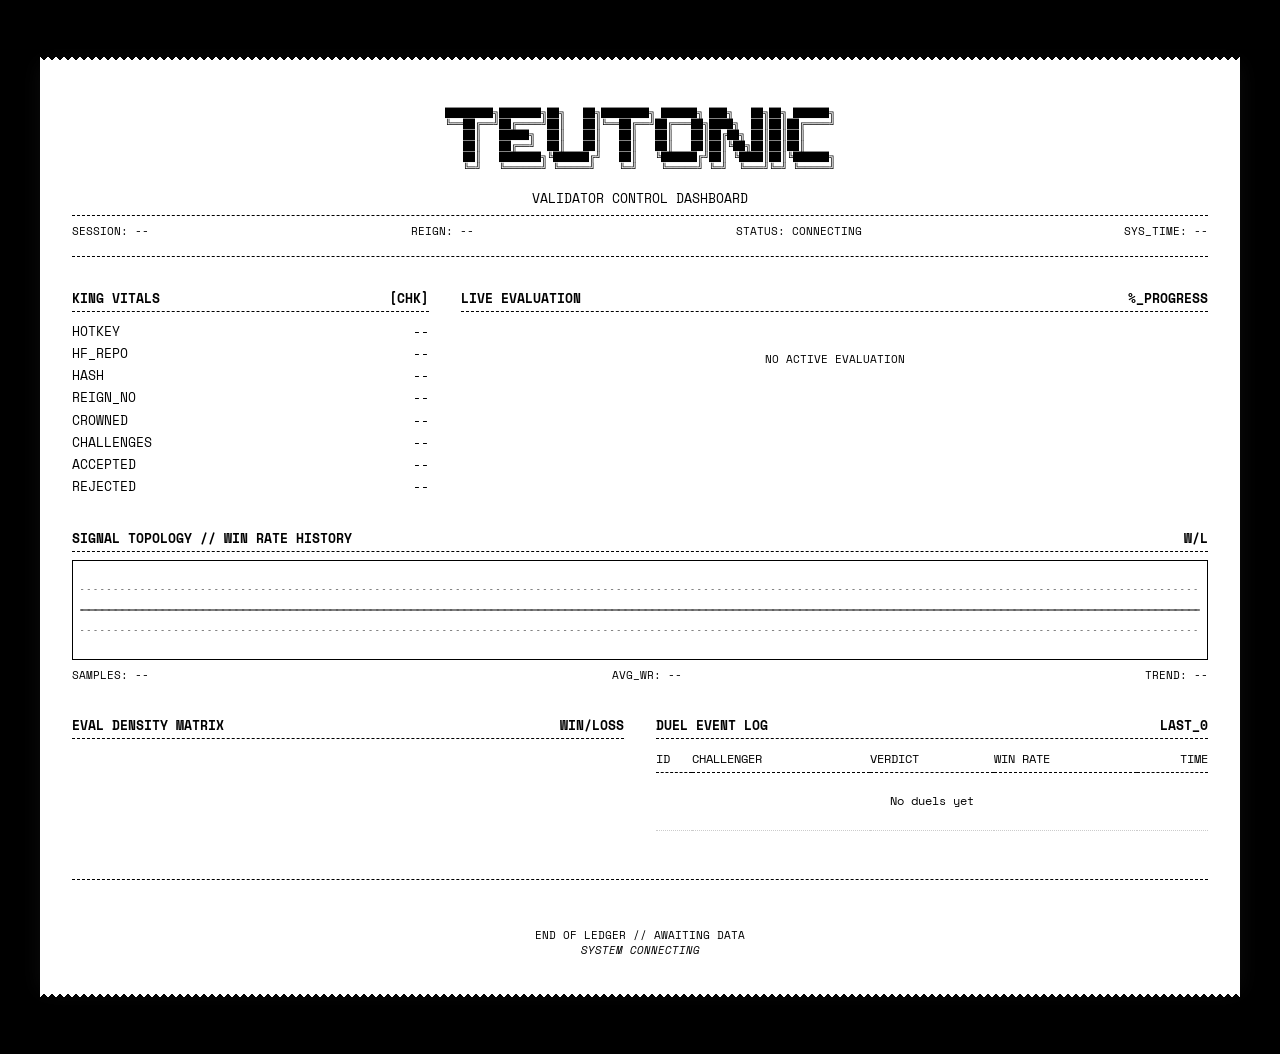
==== index.html @ 1e8f12bd "Add miner, ledger dashboard, and validator improvements - Add miner.py for challenger submissions - " ====
<!DOCTYPE html>
<html lang="en">
<head>
<meta charset="utf-8">
<meta name="viewport" content="width=device-width, initial-scale=1">
<title>Teutonic Validator — Ledger</title>
<style>
@import url('https://fonts.googleapis.com/css2?family=Space+Mono:ital,wght@0,400;0,700;1,400&display=swap');

:root {
    --bg-void: #000000;
    --bg-paper: #FFFFFF;
    --text-main: #000000;
    --text-invert: #FFFFFF;
    --border-style: 1px dashed #000000;
    --border-solid: 1px solid #000000;
    --font-mono: 'Space Mono', 'Courier New', Courier, monospace;
    --space-xs: 4px;
    --space-sm: 8px;
    --space-md: 16px;
    --space-lg: 32px;
    --space-xl: 64px;
    --sawtooth-size: 8px;
}

* {
    box-sizing: border-box;
    margin: 0;
    padding: 0;
}

body {
    background-color: var(--bg-void);
    color: var(--text-main);
    font-family: var(--font-mono);
    font-size: 13px;
    line-height: 1.4;
    display: flex;
    justify-content: center;
    min-height: 100vh;
    padding: var(--space-xl) var(--space-md);
    -webkit-font-smoothing: none;
}

.ledger-container {
    width: 100%;
    max-width: 1200px;
    position: relative;
    background-color: var(--bg-paper);
    box-shadow: 0 0 20px rgba(255, 255, 255, 0.05);
    display: flex;
    flex-direction: column;
}

.ledger-container::before,
.ledger-container::after {
    content: "";
    position: absolute;
    left: 0;
    right: 0;
    height: var(--sawtooth-size);
    z-index: 10;
}

.ledger-container::before {
    top: calc(var(--sawtooth-size) * -1);
    background: linear-gradient(-45deg, var(--bg-paper) 5px, transparent 0) 0 5px,
                linear-gradient(45deg, var(--bg-paper) 5px, transparent 0) 0 5px;
    background-position: left top;
    background-repeat: repeat-x;
    background-size: var(--sawtooth-size) var(--sawtooth-size);
}

.ledger-container::after {
    bottom: calc(var(--sawtooth-size) * -1);
    background: linear-gradient(-135deg, var(--bg-paper) 5px, transparent 0) 0 5px,
                linear-gradient(135deg, var(--bg-paper) 5px, transparent 0) 0 5px;
    background-position: left top;
    background-repeat: repeat-x;
    background-size: var(--sawtooth-size) var(--sawtooth-size);
}

.ledger-content {
    padding: var(--space-lg);
    display: flex;
    flex-direction: column;
    gap: var(--space-lg);
}

.header {
    text-align: center;
    border-bottom: var(--border-style);
    padding-bottom: var(--space-md);
}

.ascii-logo {
    font-size: 10px;
    line-height: 1.1;
    font-weight: bold;
    white-space: pre;
    margin-bottom: var(--space-md);
    display: inline-block;
    text-align: left;
}

.meta-info {
    display: flex;
    justify-content: space-between;
    text-transform: uppercase;
    font-size: 11px;
    margin-top: var(--space-sm);
}

.dashboard-grid {
    display: grid;
    grid-template-columns: repeat(12, 1fr);
    gap: var(--space-lg);
}

.col-4 { grid-column: span 4; }
.col-6 { grid-column: span 6; }
.col-8 { grid-column: span 8; }
.col-12 { grid-column: span 12; }

@media (max-width: 900px) {
    .col-4, .col-6, .col-8 { grid-column: span 12; }
}

.widget {
    display: flex;
    flex-direction: column;
}

.widget-header {
    text-transform: uppercase;
    font-weight: bold;
    border-bottom: var(--border-style);
    padding-bottom: var(--space-xs);
    margin-bottom: var(--space-sm);
    display: flex;
    justify-content: space-between;
}

.kv-list {
    list-style: none;
    display: flex;
    flex-direction: column;
}

.kv-item {
    display: flex;
    justify-content: space-between;
    padding: 2px 0;
}

.kv-item:hover {
    background-color: var(--text-main);
    color: var(--text-invert);
    cursor: crosshair;
}

.kv-key {
    text-transform: uppercase;
}

.kv-val {
    text-align: right;
}

.ascii-chart {
    display: flex;
    flex-direction: column;
    gap: 2px;
    font-size: 12px;
}

.ascii-row {
    display: flex;
    align-items: center;
    gap: var(--space-md);
}

.ascii-label {
    width: 80px;
    flex-shrink: 0;
    text-transform: uppercase;
}

.ascii-bar {
    flex-grow: 1;
    letter-spacing: -1px;
    white-space: pre;
}

.ascii-num {
    width: 50px;
    text-align: right;
    flex-shrink: 0;
}

.progress-wrap {
    border: var(--border-solid);
    height: 12px;
    margin: var(--space-sm) 0;
    position: relative;
    overflow: hidden;
}

.progress-bar {
    height: 100%;
    background: var(--text-main);
    transition: width .5s ease;
}

.svg-container {
    width: 100%;
    height: 100px;
    border: var(--border-solid);
    padding: var(--space-sm);
    position: relative;
}

.svg-container svg {
    width: 100%;
    height: 100%;
    overflow: visible;
}

.svg-path {
    fill: none;
    stroke: var(--text-main);
    stroke-width: 1.5;
    stroke-linejoin: bevel;
    stroke-linecap: square;
}

.matrix-grid {
    display: grid;
    grid-template-columns: repeat(16, 1fr);
    gap: 2px;
    margin-top: var(--space-sm);
}

.matrix-cell {
    aspect-ratio: 1;
    border: 1px solid var(--text-main);
}

.matrix-cell[data-val="0"] { background: transparent; }
.matrix-cell[data-val="1"] { background: var(--text-main); opacity: 0.2; }
.matrix-cell[data-val="2"] { background: var(--text-main); opacity: 0.5; }
.matrix-cell[data-val="3"] { background: var(--text-main); opacity: 0.8; }
.matrix-cell[data-val="4"] { background: var(--text-main); }

.matrix-cell:hover {
    border-color: red;
    transform: scale(1.2);
    z-index: 2;
}

.data-table {
    width: 100%;
    border-collapse: collapse;
    font-size: 12px;
}

.data-table th, .data-table td {
    padding: var(--space-xs) 0;
    text-align: left;
}

.data-table th {
    text-transform: uppercase;
    border-bottom: var(--border-style);
    font-weight: normal;
}

.data-table tr {
    border-bottom: 1px dotted rgba(0,0,0,0.2);
}

.data-table tr:hover {
    background-color: var(--text-main);
    color: var(--text-invert);
    cursor: pointer;
}

.data-table td:last-child, .data-table th:last-child {
    text-align: right;
}

.divider-full {
    border-top: var(--border-style);
    margin: var(--space-md) 0;
}

.txt-bold { font-weight: bold; }
.txt-sm { font-size: 10px; }
.uppercase { text-transform: uppercase; }

.hidden { display: none; }

.eval-stats {
    display: grid;
    grid-template-columns: repeat(4, 1fr);
    gap: var(--space-sm);
    margin-top: var(--space-sm);
}

.eval-stat {
    text-align: center;
    padding: var(--space-xs) 0;
}

.eval-stat .num {
    font-size: 16px;
    font-weight: bold;
}

.eval-stat .lbl {
    font-size: 10px;
    text-transform: uppercase;
    margin-top: 2px;
}

.verdict-mark {
    display: inline-block;
    width: 8px;
    height: 8px;
    margin-right: 4px;
    vertical-align: middle;
    border: 1px solid var(--text-main);
}

.verdict-mark.win { background: var(--text-main); }
.verdict-mark.loss { background: transparent; }

.connecting-msg {
    text-align: center;
    padding: var(--space-lg);
    text-transform: uppercase;
    font-size: 11px;
}
</style>
</head>
<body>

<div class="ledger-container">
    <div class="ledger-content">

        <header class="header">
<div class="ascii-logo">
████████╗███████╗██╗   ██╗████████╗ ██████╗ ███╗   ██╗██╗ ██████╗
╚══██╔══╝██╔════╝██║   ██║╚══██╔══╝██╔═══██╗████╗  ██║██║██╔════╝
   ██║   █████╗  ██║   ██║   ██║   ██║   ██║██╔██╗ ██║██║██║
   ██║   ██╔══╝  ██║   ██║   ██║   ██║   ██║██║╚██╗██║██║██║
   ██║   ███████╗╚██████╔╝   ██║   ╚██████╔╝██║ ╚████║██║╚██████╗
   ╚═╝   ╚══════╝ ╚═════╝    ╚═╝    ╚═════╝ ╚═╝  ╚═══╝╚═╝ ╚═════╝</div>
            <div>VALIDATOR CONTROL DASHBOARD</div>
            <div class="divider-full" style="margin: 8px 0;"></div>
            <div class="meta-info" id="header-meta">
                <span id="meta-session">SESSION: --</span>
                <span id="meta-reign">REIGN: --</span>
                <span id="meta-status">STATUS: CONNECTING</span>
                <span id="meta-time">SYS_TIME: --</span>
            </div>
        </header>

        <div class="dashboard-grid">

            <!-- King Vitals -->
            <div class="widget col-4">
                <div class="widget-header">
                    <span>King Vitals</span>
                    <span>[CHK]</span>
                </div>
                <ul class="kv-list" id="king-vitals">
                    <li class="kv-item"><span class="kv-key">HOTKEY</span><span class="kv-val">--</span></li>
                    <li class="kv-item"><span class="kv-key">HF_REPO</span><span class="kv-val">--</span></li>
                    <li class="kv-item"><span class="kv-key">HASH</span><span class="kv-val">--</span></li>
                    <li class="kv-item"><span class="kv-key">REIGN_NO</span><span class="kv-val">--</span></li>
                    <li class="kv-item"><span class="kv-key">CROWNED</span><span class="kv-val">--</span></li>
                    <li class="kv-item"><span class="kv-key">CHALLENGES</span><span class="kv-val">--</span></li>
                    <li class="kv-item"><span class="kv-key">ACCEPTED</span><span class="kv-val">--</span></li>
                    <li class="kv-item"><span class="kv-key">REJECTED</span><span class="kv-val">--</span></li>
                </ul>
            </div>

            <!-- Live Evaluation -->
            <div class="widget col-8" id="eval-widget">
                <div class="widget-header">
                    <span>Live Evaluation</span>
                    <span id="eval-label">%_PROGRESS</span>
                </div>
                <div id="eval-content">
                    <div class="connecting-msg">NO ACTIVE EVALUATION</div>
                </div>
            </div>

            <!-- Signal Topology — win rate history -->
            <div class="widget col-12">
                <div class="widget-header">
                    <span>Signal Topology // Win Rate History</span>
                    <span>W/L</span>
                </div>
                <div class="svg-container">
                    <svg viewBox="0 0 1000 100" preserveAspectRatio="none" id="signal-svg">
                        <line x1="0" y1="25" x2="1000" y2="25" stroke="#000" stroke-width="0.5" stroke-dasharray="2 4"></line>
                        <line x1="0" y1="50" x2="1000" y2="50" stroke="#000" stroke-width="0.5" stroke-dasharray="2 4"></line>
                        <line x1="0" y1="75" x2="1000" y2="75" stroke="#000" stroke-width="0.5" stroke-dasharray="2 4"></line>
                        <polyline class="svg-path" id="signal-line" points="0,50 1000,50"></polyline>
                    </svg>
                </div>
                <div class="meta-info" id="signal-meta">
                    <span>SAMPLES: --</span>
                    <span>AVG_WR: --</span>
                    <span>TREND: --</span>
                </div>
            </div>

            <!-- Eval Density Matrix -->
            <div class="widget col-6">
                <div class="widget-header">
                    <span>Eval Density Matrix</span>
                    <span>WIN/LOSS</span>
                </div>
                <div class="matrix-grid" id="density-matrix"></div>
            </div>

            <!-- Duel History -->
            <div class="widget col-6">
                <div class="widget-header">
                    <span>Duel Event Log</span>
                    <span id="hist-count">LAST_0</span>
                </div>
                <table class="data-table">
                    <thead>
                        <tr>
                            <th>ID</th>
                            <th>Challenger</th>
                            <th>Verdict</th>
                            <th>Win Rate</th>
                            <th>Time</th>
                        </tr>
                    </thead>
                    <tbody id="hist-body">
                        <tr><td colspan="5" style="text-align:center;padding:20px">No duels yet</td></tr>
                    </tbody>
                </table>
            </div>

        </div>

        <div class="divider-full"></div>
        <div style="text-align: center; font-size: 11px;">
            END OF LEDGER // <span id="footer-updated">AWAITING DATA</span><br>
            <span style="font-style: italic;" id="footer-queue">SYSTEM CONNECTING</span>
        </div>

    </div>
</div>

<script>
var DATA_URL = "dashboard.json";
var POLL_MS = 5000;

function short(s, n) { return s ? s.slice(0, n || 12) + "\u2026" : "--"; }

function ago(iso) {
    if (!iso) return "--";
    var ms = Date.now() - new Date(iso).getTime();
    var m = Math.floor(ms / 60000), h = Math.floor(m / 60), d = Math.floor(h / 24);
    if (d > 0) return d + "d " + (h % 24) + "h ago";
    if (h > 0) return h + "h " + (m % 60) + "m ago";
    return m + "m ago";
}

function utcNow() {
    var d = new Date();
    return d.getUTCHours().toString().padStart(2, "0") + ":" +
           d.getUTCMinutes().toString().padStart(2, "0") + ":" +
           d.getUTCSeconds().toString().padStart(2, "0") + " UTC";
}

function makeBar(pct, width) {
    width = width || 40;
    var filled = Math.round(pct / 100 * width);
    var empty = width - filled;
    return "\u2588".repeat(filled) + "\u2591".repeat(empty);
}

function kvRow(key, val) {
    return '<li class="kv-item"><span class="kv-key">' + key + '</span><span class="kv-val">' + val + '</span></li>';
}

function renderMatrix(history) {
    var el = document.getElementById("density-matrix");
    var cells = [];
    var hist = history || [];

    // 6 rows x 16 cols = 96 cells; use history win_rates to seed, rest is pseudo-random
    for (var i = 0; i < 96; i++) {
        var v;
        if (i < hist.length) {
            var wr = hist[i].win_rate || 0;
            if (wr >= 0.55) v = 4;
            else if (wr >= 0.50) v = 3;
            else if (wr >= 0.45) v = 2;
            else if (wr >= 0.40) v = 1;
            else v = 0;
        } else {
            v = Math.floor(Math.random() * 5);
        }
        cells.push('<div class="matrix-cell" data-val="' + v + '"></div>');
    }
    el.innerHTML = cells.join("");
}

function renderSignal(history) {
    var svg = document.getElementById("signal-svg");
    var line = document.getElementById("signal-line");
    var meta = document.getElementById("signal-meta");
    var hist = (history || []).slice().reverse();

    if (hist.length < 2) {
        line.setAttribute("points", "0,50 1000,50");
        meta.innerHTML = "<span>SAMPLES: 0</span><span>AVG_WR: --</span><span>TREND: FLAT</span>";
        return;
    }

    var pts = [];
    var sum = 0;
    for (var i = 0; i < hist.length; i++) {
        var wr = hist[i].win_rate || 0.5;
        sum += wr;
        var x = Math.round((i / (hist.length - 1)) * 1000);
        var y = Math.round(100 - wr * 100);
        pts.push(x + "," + y);
    }
    line.setAttribute("points", pts.join(" "));

    var avg = (sum / hist.length * 100).toFixed(1);
    var last = hist[hist.length - 1].win_rate || 0.5;
    var first = hist[0].win_rate || 0.5;
    var trend = last > first ? "RISING" : last < first ? "FALLING" : "FLAT";
    meta.innerHTML = "<span>SAMPLES: " + hist.length + "</span><span>AVG_WR: " + avg + "%</span><span>TREND: " + trend + "</span>";
}

function render(d) {
    // Header meta
    var k = d.king || {};
    document.getElementById("meta-session").textContent = "SESSION: " + (k.challenge_id || "IDLE");
    document.getElementById("meta-reign").textContent = "REIGN: #" + (k.reign_number || 0);
    document.getElementById("meta-status").textContent = d.current_eval ? "STATUS: EVALUATING" : "STATUS: ONLINE";
    document.getElementById("meta-time").textContent = "SYS_TIME: " + utcNow();

    // King Vitals
    var st = d.stats || {};
    var vitals = document.getElementById("king-vitals");
    vitals.innerHTML =
        kvRow("HOTKEY", short(k.hotkey, 16)) +
        kvRow("HF_REPO", k.hf_repo || "--") +
        kvRow("HASH", short(k.king_hash, 16)) +
        kvRow("REIGN_NO", "#" + (k.reign_number || 0)) +
        kvRow("CROWNED", ago(k.crowned_at)) +
        kvRow("CHALLENGES", st.challenges || 0) +
        kvRow("ACCEPTED", st.accepted || 0) +
        kvRow("REJECTED", st.rejected || 0);

    // Live Evaluation
    var ev = d.current_eval;
    var evalContent = document.getElementById("eval-content");
    var evalLabel = document.getElementById("eval-label");

    if (ev) {
        var pct = ev.total > 0 ? Math.round((ev.progress / ev.total) * 100) : 0;
        var wrPct = ev.n > 0 ? (ev.win_rate * 100).toFixed(1) : "--";
        evalLabel.textContent = pct + "%";

        var html = '<div class="ascii-chart" style="margin-top:8px;">';
        html += '<div class="ascii-row"><span class="ascii-label">PROGRESS</span><span class="ascii-bar">' + makeBar(pct) + '</span><span class="ascii-num">' + pct + '%</span></div>';

        var wrBar = ev.n > 0 ? Math.round(ev.win_rate * 100) : 0;
        html += '<div class="ascii-row"><span class="ascii-label">WIN_RATE</span><span class="ascii-bar">' + makeBar(wrBar) + '</span><span class="ascii-num">' + wrPct + '%</span></div>';

        var klNorm = ev.avg_king_loss ? Math.min(100, Math.round(ev.avg_king_loss / 5 * 100)) : 0;
        html += '<div class="ascii-row"><span class="ascii-label">KING_LOSS</span><span class="ascii-bar">' + makeBar(klNorm) + '</span><span class="ascii-num">' + (ev.avg_king_loss ? ev.avg_king_loss.toFixed(3) : "--") + '</span></div>';

        var clNorm = ev.avg_challenger_loss ? Math.min(100, Math.round(ev.avg_challenger_loss / 5 * 100)) : 0;
        html += '<div class="ascii-row"><span class="ascii-label">CHLL_LOSS</span><span class="ascii-bar">' + makeBar(clNorm) + '</span><span class="ascii-num">' + (ev.avg_challenger_loss ? ev.avg_challenger_loss.toFixed(3) : "--") + '</span></div>';
        html += '</div>';

        html += '<div class="progress-wrap"><div class="progress-bar" style="width:' + pct + '%"></div></div>';

        html += '<div class="divider-full" style="margin-top:auto;"></div>';
        html += '<div class="meta-info">';
        html += '<span>CHALLENGER: ' + short(ev.hotkey, 12) + '</span>';
        html += '<span>REPO: ' + (ev.challenger_repo || "--") + '</span>';
        html += '<span>' + ev.challenge_id + '</span>';
        html += '</div>';

        evalContent.innerHTML = html;
    } else {
        evalLabel.textContent = "IDLE";
        evalContent.innerHTML = '<div class="connecting-msg">NO ACTIVE EVALUATION</div>';
    }

    // Signal topology
    renderSignal(d.history);

    // Matrix
    renderMatrix(d.history);

    // Queue info
    var q = d.queue || [];
    document.getElementById("footer-queue").textContent =
        q.length > 0 ? q.length + " CHALLENGER(S) IN QUEUE" : "QUEUE EMPTY // SYSTEM SECURE";

    // Duel history
    var hb = document.getElementById("hist-body");
    var histCount = document.getElementById("hist-count");
    var hist = d.history || [];
    histCount.textContent = "LAST_" + hist.length;

    if (hist.length === 0) {
        hb.innerHTML = '<tr><td colspan="5" style="text-align:center;padding:20px">No duels yet</td></tr>';
    } else {
        hb.innerHTML = hist.map(function(h) {
            var won = h.accepted;
            return '<tr>' +
                '<td>' + h.challenge_id + '</td>' +
                '<td>' + short(h.hotkey, 10) + '</td>' +
                '<td><span class="verdict-mark ' + (won ? "win" : "loss") + '"></span>' + h.verdict.toUpperCase() + '</td>' +
                '<td>' + ((h.win_rate || 0) * 100).toFixed(1) + '%</td>' +
                '<td>' + (h.wall_time_s || 0).toFixed(0) + 's</td>' +
                '</tr>';
        }).join("");
    }

    // Footer timestamp
    document.getElementById("footer-updated").textContent =
        "VERIFIED // UPDATED " + ago(d.updated_at);
}

async function poll() {
    try {
        var r = await fetch(DATA_URL + "?t=" + Date.now());
        if (r.ok) render(await r.json());
    } catch (e) {
        document.getElementById("meta-status").textContent = "STATUS: CONN_ERROR";
    }
}

poll();
setInterval(poll, POLL_MS);
</script>
</body>
</html>
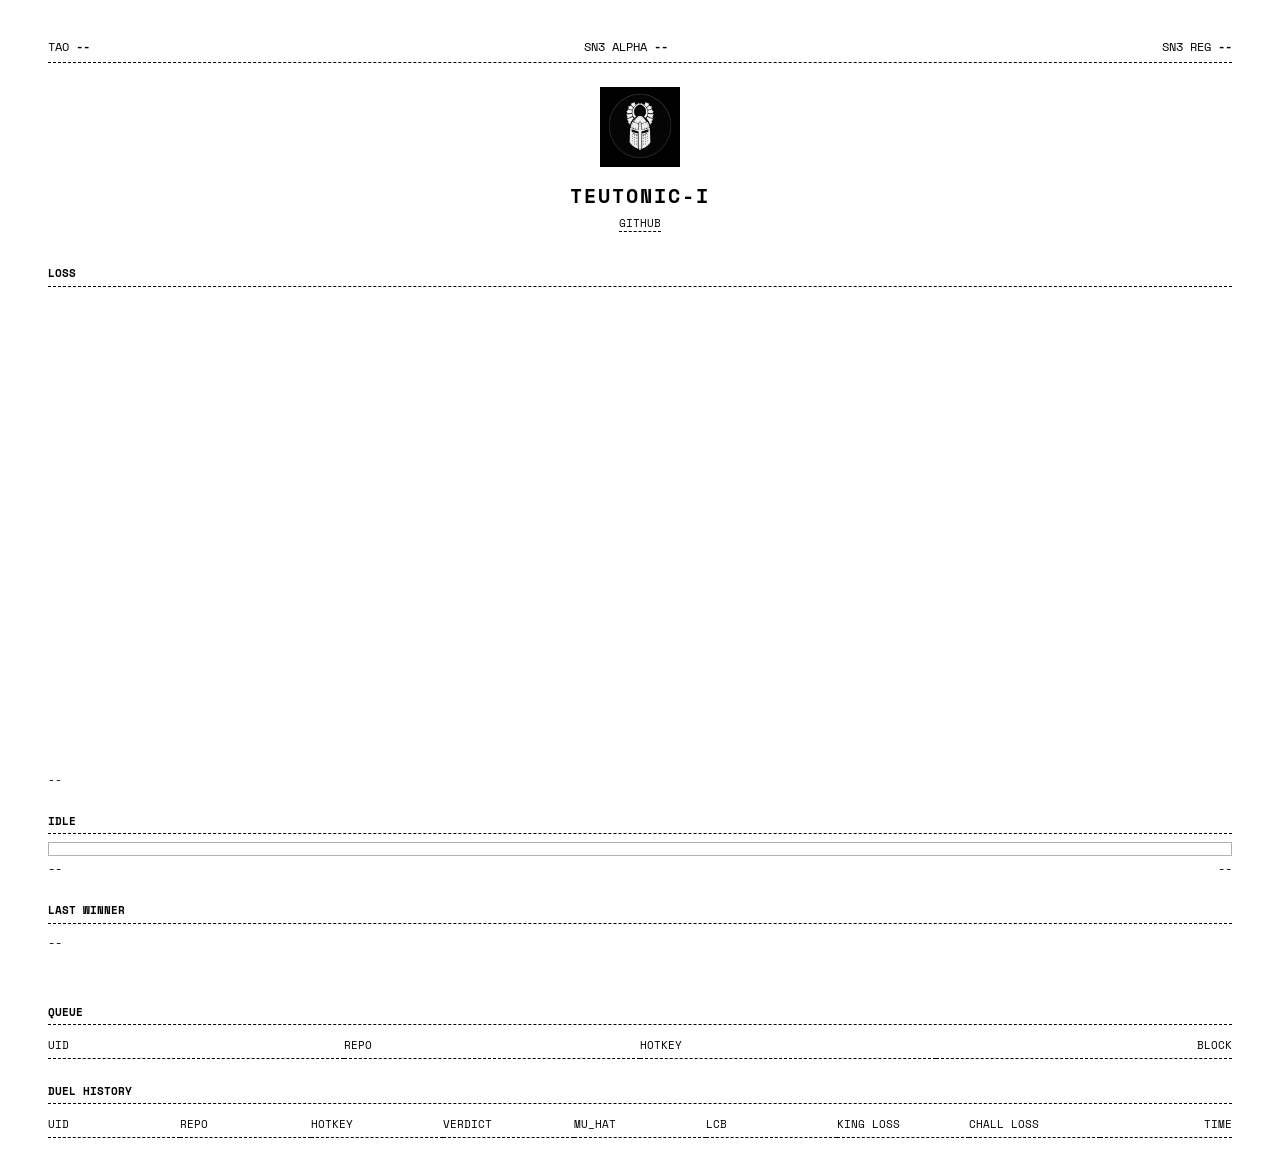
==== commit 12ac2032: "Bootstrap eval, revision tracking, copy-resistance experiment - Replace sign test with paired bootst" ====
--- a/index.html
+++ b/index.html
@@ -3,652 +3,496 @@
 <head>
 <meta charset="utf-8">
 <meta name="viewport" content="width=device-width, initial-scale=1">
-<title>Teutonic Validator — Ledger</title>
+<title>Teuton</title>
+<link rel="icon" type="image/x-icon" href="favicon.ico">
+<link rel="icon" type="image/png" href="favicon.png">
 <style>
-@import url('https://fonts.googleapis.com/css2?family=Space+Mono:ital,wght@0,400;0,700;1,400&display=swap');
+@import url('https://fonts.googleapis.com/css2?family=Space+Mono:wght@400;700&display=swap');
 
 :root {
-    --bg-void: #000000;
-    --bg-paper: #FFFFFF;
-    --text-main: #000000;
-    --text-invert: #FFFFFF;
-    --border-style: 1px dashed #000000;
-    --border-solid: 1px solid #000000;
-    --font-mono: 'Space Mono', 'Courier New', Courier, monospace;
-    --space-xs: 4px;
-    --space-sm: 8px;
-    --space-md: 16px;
-    --space-lg: 32px;
-    --space-xl: 64px;
-    --sawtooth-size: 8px;
-}
-
-* {
-    box-sizing: border-box;
-    margin: 0;
-    padding: 0;
-}
+    --bg: #000;
+    --paper: #fff;
+    --ink: #000;
+    --ink-inv: #fff;
+    --border: 1px dashed #000;
+    --font: 'Space Mono', monospace;
+    --saw: 8px;
+}
+
+* { box-sizing: border-box; margin: 0; padding: 0; }
 
 body {
-    background-color: var(--bg-void);
-    color: var(--text-main);
-    font-family: var(--font-mono);
-    font-size: 13px;
-    line-height: 1.4;
+    background: var(--paper);
+    color: var(--ink);
+    font: 13px/1.5 var(--font);
     display: flex;
     justify-content: center;
     min-height: 100vh;
-    padding: var(--space-xl) var(--space-md);
+    padding: 0;
     -webkit-font-smoothing: none;
 }
 
-.ledger-container {
+.page {
     width: 100%;
-    max-width: 1200px;
+    max-width: 1400px;
+    background: var(--paper);
     position: relative;
-    background-color: var(--bg-paper);
-    box-shadow: 0 0 20px rgba(255, 255, 255, 0.05);
+    padding: 32px 48px;
     display: flex;
     flex-direction: column;
-}
-
-.ledger-container::before,
-.ledger-container::after {
-    content: "";
-    position: absolute;
-    left: 0;
-    right: 0;
-    height: var(--sawtooth-size);
-    z-index: 10;
-}
-
-.ledger-container::before {
-    top: calc(var(--sawtooth-size) * -1);
-    background: linear-gradient(-45deg, var(--bg-paper) 5px, transparent 0) 0 5px,
-                linear-gradient(45deg, var(--bg-paper) 5px, transparent 0) 0 5px;
-    background-position: left top;
-    background-repeat: repeat-x;
-    background-size: var(--sawtooth-size) var(--sawtooth-size);
-}
-
-.ledger-container::after {
-    bottom: calc(var(--sawtooth-size) * -1);
-    background: linear-gradient(-135deg, var(--bg-paper) 5px, transparent 0) 0 5px,
-                linear-gradient(135deg, var(--bg-paper) 5px, transparent 0) 0 5px;
-    background-position: left top;
-    background-repeat: repeat-x;
-    background-size: var(--sawtooth-size) var(--sawtooth-size);
-}
-
-.ledger-content {
-    padding: var(--space-lg);
-    display: flex;
-    flex-direction: column;
-    gap: var(--space-lg);
-}
-
-.header {
-    text-align: center;
-    border-bottom: var(--border-style);
-    padding-bottom: var(--space-md);
-}
-
-.ascii-logo {
-    font-size: 10px;
-    line-height: 1.1;
+    gap: 24px;
+}
+
+.page::before, .page::after { display: none; }
+
+.section-label {
+    text-transform: uppercase;
     font-weight: bold;
-    white-space: pre;
-    margin-bottom: var(--space-md);
-    display: inline-block;
-    text-align: left;
-}
-
-.meta-info {
+    font-size: 11px;
+    border-bottom: var(--border);
+    padding-bottom: 4px;
+    margin-bottom: 8px;
+}
+
+.chart-wrap {
+    width: 100%;
+    aspect-ratio: 5 / 2;
+    position: relative;
+}
+.chart-wrap svg {
+    width: 100%;
+    height: 100%;
+    display: block;
+}
+.chart-meta {
     display: flex;
     justify-content: space-between;
+    font-size: 11px;
     text-transform: uppercase;
-    font-size: 11px;
-    margin-top: var(--space-sm);
-}
-
-.dashboard-grid {
-    display: grid;
-    grid-template-columns: repeat(12, 1fr);
-    gap: var(--space-lg);
-}
-
-.col-4 { grid-column: span 4; }
-.col-6 { grid-column: span 6; }
-.col-8 { grid-column: span 8; }
-.col-12 { grid-column: span 12; }
-
-@media (max-width: 900px) {
-    .col-4, .col-6, .col-8 { grid-column: span 12; }
-}
-
-.widget {
-    display: flex;
-    flex-direction: column;
-}
-
-.widget-header {
-    text-transform: uppercase;
-    font-weight: bold;
-    border-bottom: var(--border-style);
-    padding-bottom: var(--space-xs);
-    margin-bottom: var(--space-sm);
+    margin-top: 4px;
+}
+
+.duel-bar-wrap {
+    border: 1px solid var(--ink);
+    height: 14px;
+    position: relative;
+    overflow: hidden;
+}
+.duel-bar {
+    height: 100%;
+    background: var(--ink);
+    transition: width .4s ease;
+}
+.duel-info {
+    font-size: 12px;
     display: flex;
     justify-content: space-between;
-}
-
-.kv-list {
-    list-style: none;
-    display: flex;
-    flex-direction: column;
-}
-
-.kv-item {
-    display: flex;
-    justify-content: space-between;
-    padding: 2px 0;
-}
-
-.kv-item:hover {
-    background-color: var(--text-main);
-    color: var(--text-invert);
-    cursor: crosshair;
-}
-
-.kv-key {
-    text-transform: uppercase;
-}
-
-.kv-val {
-    text-align: right;
-}
-
-.ascii-chart {
-    display: flex;
-    flex-direction: column;
-    gap: 2px;
-    font-size: 12px;
-}
-
-.ascii-row {
-    display: flex;
-    align-items: center;
-    gap: var(--space-md);
-}
-
-.ascii-label {
-    width: 80px;
-    flex-shrink: 0;
-    text-transform: uppercase;
-}
-
-.ascii-bar {
-    flex-grow: 1;
-    letter-spacing: -1px;
-    white-space: pre;
-}
-
-.ascii-num {
-    width: 50px;
-    text-align: right;
-    flex-shrink: 0;
-}
-
-.progress-wrap {
-    border: var(--border-solid);
-    height: 12px;
-    margin: var(--space-sm) 0;
-    position: relative;
-    overflow: hidden;
-}
-
-.progress-bar {
-    height: 100%;
-    background: var(--text-main);
-    transition: width .5s ease;
-}
-
-.svg-container {
-    width: 100%;
-    height: 100px;
-    border: var(--border-solid);
-    padding: var(--space-sm);
-    position: relative;
-}
-
-.svg-container svg {
-    width: 100%;
-    height: 100%;
-    overflow: visible;
-}
-
-.svg-path {
-    fill: none;
-    stroke: var(--text-main);
-    stroke-width: 1.5;
-    stroke-linejoin: bevel;
-    stroke-linecap: square;
-}
-
-.matrix-grid {
-    display: grid;
-    grid-template-columns: repeat(16, 1fr);
-    gap: 2px;
-    margin-top: var(--space-sm);
-}
-
-.matrix-cell {
-    aspect-ratio: 1;
-    border: 1px solid var(--text-main);
-}
-
-.matrix-cell[data-val="0"] { background: transparent; }
-.matrix-cell[data-val="1"] { background: var(--text-main); opacity: 0.2; }
-.matrix-cell[data-val="2"] { background: var(--text-main); opacity: 0.5; }
-.matrix-cell[data-val="3"] { background: var(--text-main); opacity: 0.8; }
-.matrix-cell[data-val="4"] { background: var(--text-main); }
-
-.matrix-cell:hover {
-    border-color: red;
-    transform: scale(1.2);
-    z-index: 2;
-}
-
-.data-table {
+    margin-top: 4px;
+}
+.duel-info span { min-width: 120px; }
+.duel-info span:last-child { text-align: right; }
+.duel-idle .duel-bar-wrap { opacity: 0.3; }
+
+.scroll-box {
+    overflow-y: auto;
+    scrollbar-width: thin;
+}
+.scroll-box::-webkit-scrollbar { width: 4px; }
+.scroll-box::-webkit-scrollbar-thumb { background: var(--ink); }
+.scroll-queue { max-height: 200px; }
+.scroll-hist { max-height: 60vh; }
+
+table {
     width: 100%;
     border-collapse: collapse;
     font-size: 12px;
-}
-
-.data-table th, .data-table td {
-    padding: var(--space-xs) 0;
+    table-layout: fixed;
+}
+th {
+    text-transform: uppercase;
+    font-weight: normal;
+    font-size: 11px;
     text-align: left;
-}
-
-.data-table th {
-    text-transform: uppercase;
-    border-bottom: var(--border-style);
-    font-weight: normal;
-}
-
-.data-table tr {
-    border-bottom: 1px dotted rgba(0,0,0,0.2);
-}
-
-.data-table tr:hover {
-    background-color: var(--text-main);
-    color: var(--text-invert);
-    cursor: pointer;
-}
-
-.data-table td:last-child, .data-table th:last-child {
-    text-align: right;
-}
-
-.divider-full {
-    border-top: var(--border-style);
-    margin: var(--space-md) 0;
-}
-
-.txt-bold { font-weight: bold; }
-.txt-sm { font-size: 10px; }
-.uppercase { text-transform: uppercase; }
-
-.hidden { display: none; }
-
-.eval-stats {
-    display: grid;
-    grid-template-columns: repeat(4, 1fr);
-    gap: var(--space-sm);
-    margin-top: var(--space-sm);
-}
-
-.eval-stat {
-    text-align: center;
-    padding: var(--space-xs) 0;
-}
-
-.eval-stat .num {
-    font-size: 16px;
-    font-weight: bold;
-}
-
-.eval-stat .lbl {
-    font-size: 10px;
-    text-transform: uppercase;
-    margin-top: 2px;
-}
-
-.verdict-mark {
-    display: inline-block;
-    width: 8px;
-    height: 8px;
-    margin-right: 4px;
-    vertical-align: middle;
-    border: 1px solid var(--text-main);
-}
-
-.verdict-mark.win { background: var(--text-main); }
-.verdict-mark.loss { background: transparent; }
-
-.connecting-msg {
-    text-align: center;
-    padding: var(--space-lg);
-    text-transform: uppercase;
-    font-size: 11px;
-}
+    padding: 4px 0;
+    border-bottom: var(--border);
+    background: var(--paper);
+    position: sticky;
+    top: 0;
+    z-index: 1;
+}
+td {
+    padding: 3px 0;
+    overflow: hidden;
+    text-overflow: ellipsis;
+    white-space: nowrap;
+}
+tr { border-bottom: 1px dotted rgba(0,0,0,0.15); }
+tr:hover td {
+    background: var(--ink);
+    color: var(--ink-inv);
+    cursor: crosshair;
+}
+th:last-child, td:last-child { text-align: right; }
 </style>
 </head>
 <body>
-
-<div class="ledger-container">
-    <div class="ledger-content">
-
-        <header class="header">
-<div class="ascii-logo">
-████████╗███████╗██╗   ██╗████████╗ ██████╗ ███╗   ██╗██╗ ██████╗
-╚══██╔══╝██╔════╝██║   ██║╚══██╔══╝██╔═══██╗████╗  ██║██║██╔════╝
-   ██║   █████╗  ██║   ██║   ██║   ██║   ██║██╔██╗ ██║██║██║
-   ██║   ██╔══╝  ██║   ██║   ██║   ██║   ██║██║╚██╗██║██║██║
-   ██║   ███████╗╚██████╔╝   ██║   ╚██████╔╝██║ ╚████║██║╚██████╗
-   ╚═╝   ╚══════╝ ╚═════╝    ╚═╝    ╚═════╝ ╚═╝  ╚═══╝╚═╝ ╚═════╝</div>
-            <div>VALIDATOR CONTROL DASHBOARD</div>
-            <div class="divider-full" style="margin: 8px 0;"></div>
-            <div class="meta-info" id="header-meta">
-                <span id="meta-session">SESSION: --</span>
-                <span id="meta-reign">REIGN: --</span>
-                <span id="meta-status">STATUS: CONNECTING</span>
-                <span id="meta-time">SYS_TIME: --</span>
-            </div>
-        </header>
-
-        <div class="dashboard-grid">
-
-            <!-- King Vitals -->
-            <div class="widget col-4">
-                <div class="widget-header">
-                    <span>King Vitals</span>
-                    <span>[CHK]</span>
-                </div>
-                <ul class="kv-list" id="king-vitals">
-                    <li class="kv-item"><span class="kv-key">HOTKEY</span><span class="kv-val">--</span></li>
-                    <li class="kv-item"><span class="kv-key">HF_REPO</span><span class="kv-val">--</span></li>
-                    <li class="kv-item"><span class="kv-key">HASH</span><span class="kv-val">--</span></li>
-                    <li class="kv-item"><span class="kv-key">REIGN_NO</span><span class="kv-val">--</span></li>
-                    <li class="kv-item"><span class="kv-key">CROWNED</span><span class="kv-val">--</span></li>
-                    <li class="kv-item"><span class="kv-key">CHALLENGES</span><span class="kv-val">--</span></li>
-                    <li class="kv-item"><span class="kv-key">ACCEPTED</span><span class="kv-val">--</span></li>
-                    <li class="kv-item"><span class="kv-key">REJECTED</span><span class="kv-val">--</span></li>
-                </ul>
-            </div>
-
-            <!-- Live Evaluation -->
-            <div class="widget col-8" id="eval-widget">
-                <div class="widget-header">
-                    <span>Live Evaluation</span>
-                    <span id="eval-label">%_PROGRESS</span>
-                </div>
-                <div id="eval-content">
-                    <div class="connecting-msg">NO ACTIVE EVALUATION</div>
-                </div>
-            </div>
-
-            <!-- Signal Topology — win rate history -->
-            <div class="widget col-12">
-                <div class="widget-header">
-                    <span>Signal Topology // Win Rate History</span>
-                    <span>W/L</span>
-                </div>
-                <div class="svg-container">
-                    <svg viewBox="0 0 1000 100" preserveAspectRatio="none" id="signal-svg">
-                        <line x1="0" y1="25" x2="1000" y2="25" stroke="#000" stroke-width="0.5" stroke-dasharray="2 4"></line>
-                        <line x1="0" y1="50" x2="1000" y2="50" stroke="#000" stroke-width="0.5" stroke-dasharray="2 4"></line>
-                        <line x1="0" y1="75" x2="1000" y2="75" stroke="#000" stroke-width="0.5" stroke-dasharray="2 4"></line>
-                        <polyline class="svg-path" id="signal-line" points="0,50 1000,50"></polyline>
-                    </svg>
-                </div>
-                <div class="meta-info" id="signal-meta">
-                    <span>SAMPLES: --</span>
-                    <span>AVG_WR: --</span>
-                    <span>TREND: --</span>
-                </div>
-            </div>
-
-            <!-- Eval Density Matrix -->
-            <div class="widget col-6">
-                <div class="widget-header">
-                    <span>Eval Density Matrix</span>
-                    <span>WIN/LOSS</span>
-                </div>
-                <div class="matrix-grid" id="density-matrix"></div>
-            </div>
-
-            <!-- Duel History -->
-            <div class="widget col-6">
-                <div class="widget-header">
-                    <span>Duel Event Log</span>
-                    <span id="hist-count">LAST_0</span>
-                </div>
-                <table class="data-table">
-                    <thead>
-                        <tr>
-                            <th>ID</th>
-                            <th>Challenger</th>
-                            <th>Verdict</th>
-                            <th>Win Rate</th>
-                            <th>Time</th>
-                        </tr>
-                    </thead>
-                    <tbody id="hist-body">
-                        <tr><td colspan="5" style="text-align:center;padding:20px">No duels yet</td></tr>
-                    </tbody>
-                </table>
-            </div>
-
+<div class="page">
+
+    <div id="top-bar" style="display:flex;justify-content:space-between;align-items:center;border-bottom:1px dashed #000;padding:6px 0;font-size:12px;text-transform:uppercase;">
+        <span>TAO <b id="tao-price">--</b> <span id="tao-change" style="font-size:10px"></span></span>
+        <span>SN3 ALPHA <b id="alpha-price">--</b></span>
+        <span>SN3 REG <b id="reg-cost">--</b></span>
+    </div>
+
+    <div style="text-align:center;margin-bottom:8px;">
+        <img src="favicon.png" alt="Teuton" style="width:80px;height:80px;margin-bottom:8px;">
+        <div style="font-size:20px;font-weight:bold;letter-spacing:0.1em;text-transform:uppercase;">Teutonic-I</div>
+        <div style="font-size:11px;margin-top:4px;"><a href="https://github.com/unarbos/teutonic" target="_blank" style="color:var(--ink);text-decoration:none;text-transform:uppercase;border-bottom:1px dashed #000;">GitHub</a></div>
+        <div id="king-info" style="font-size:11px;text-transform:uppercase;">
+            <span id="king-health" title="King repo status"></span>
+            <a id="king-link" href="#" target="_blank" style="color:var(--ink);"></a>
+            <span id="king-rev" style="opacity:0.6;"></span>
         </div>
-
-        <div class="divider-full"></div>
-        <div style="text-align: center; font-size: 11px;">
-            END OF LEDGER // <span id="footer-updated">AWAITING DATA</span><br>
-            <span style="font-style: italic;" id="footer-queue">SYSTEM CONNECTING</span>
+        <div id="king-reign" style="font-size:10px;opacity:0.5;margin-top:2px;"></div>
+    </div>
+
+    <div>
+        <div class="section-label">Loss</div>
+        <div class="chart-wrap">
+            <svg id="chart"></svg>
         </div>
-
-    </div>
+        <div class="chart-meta" id="chart-meta">
+            <span>--</span>
+        </div>
+    </div>
+
+    <div id="duel-section" class="duel-idle">
+        <div class="section-label" id="duel-label">Idle</div>
+        <div class="duel-bar-wrap"><div class="duel-bar" id="duel-bar" style="width:0%"></div></div>
+        <div class="duel-info"><span id="duel-progress">--</span><span id="duel-wr">--</span></div>
+    </div>
+
+    <div>
+        <div class="section-label">Last Winner</div>
+        <div id="last-winner" style="font-size:12px;line-height:1.8;min-height:48px;">--</div>
+    </div>
+
+    <div>
+        <div class="section-label">Queue</div>
+        <div class="scroll-box scroll-queue">
+            <table>
+                <thead><tr>
+                    <th>UID</th>
+                    <th>Repo</th>
+                    <th>Hotkey</th>
+                    <th>Block</th>
+                </tr></thead>
+                <tbody id="queue"></tbody>
+            </table>
+        </div>
+    </div>
+
+    <div>
+        <div class="section-label">Duel History</div>
+        <div class="scroll-box scroll-hist">
+            <table>
+                <thead><tr>
+                    <th>UID</th>
+                    <th>Repo</th>
+                    <th>Hotkey</th>
+                    <th>Verdict</th>
+                    <th>mu_hat</th>
+                    <th>LCB</th>
+                    <th>King Loss</th>
+                    <th>Chall Loss</th>
+                    <th>Time</th>
+                </tr></thead>
+                <tbody id="hist"></tbody>
+            </table>
+        </div>
+    </div>
+
 </div>
 
 <script>
-var DATA_URL = "dashboard.json";
+var DATA_URL = "https://pub-0821b4e0d60149b79bad17376722bc75.r2.dev/dashboard.json";
 var POLL_MS = 5000;
 
 function short(s, n) { return s ? s.slice(0, n || 12) + "\u2026" : "--"; }
 
-function ago(iso) {
-    if (!iso) return "--";
-    var ms = Date.now() - new Date(iso).getTime();
-    var m = Math.floor(ms / 60000), h = Math.floor(m / 60), d = Math.floor(h / 24);
-    if (d > 0) return d + "d " + (h % 24) + "h ago";
-    if (h > 0) return h + "h " + (m % 60) + "m ago";
-    return m + "m ago";
-}
-
-function utcNow() {
-    var d = new Date();
-    return d.getUTCHours().toString().padStart(2, "0") + ":" +
-           d.getUTCMinutes().toString().padStart(2, "0") + ":" +
-           d.getUTCSeconds().toString().padStart(2, "0") + " UTC";
-}
-
-function makeBar(pct, width) {
-    width = width || 40;
-    var filled = Math.round(pct / 100 * width);
-    var empty = width - filled;
-    return "\u2588".repeat(filled) + "\u2591".repeat(empty);
-}
-
-function kvRow(key, val) {
-    return '<li class="kv-item"><span class="kv-key">' + key + '</span><span class="kv-val">' + val + '</span></li>';
-}
-
-function renderMatrix(history) {
-    var el = document.getElementById("density-matrix");
-    var cells = [];
-    var hist = history || [];
-
-    // 6 rows x 16 cols = 96 cells; use history win_rates to seed, rest is pseudo-random
-    for (var i = 0; i < 96; i++) {
-        var v;
-        if (i < hist.length) {
-            var wr = hist[i].win_rate || 0;
-            if (wr >= 0.55) v = 4;
-            else if (wr >= 0.50) v = 3;
-            else if (wr >= 0.45) v = 2;
-            else if (wr >= 0.40) v = 1;
-            else v = 0;
+function render(d) {
+    var mkt = d.market || {};
+    if (mkt.tao_price_usd) {
+        document.getElementById("tao-price").textContent = "$" + mkt.tao_price_usd.toFixed(2);
+        var ch = mkt.tao_change_24h;
+        var chEl = document.getElementById("tao-change");
+        chEl.textContent = (ch >= 0 ? "+" : "") + ch.toFixed(1) + "%";
+        chEl.style.color = ch >= 0 ? "#2a2" : "#c22";
+    }
+    if (mkt.sn3_alpha_price_tao != null) {
+        document.getElementById("alpha-price").textContent = mkt.sn3_alpha_price_tao.toFixed(4) + " \u03C4";
+    }
+    if (mkt.sn3_reg_burn_tao != null) {
+        document.getElementById("reg-cost").textContent = mkt.sn3_reg_burn_tao.toFixed(6) + " \u03C4";
+    }
+
+    var king = d.king || {};
+    var hist_all = d.history || [];
+    var topModel = null;
+    for (var ti = 0; ti < hist_all.length; ti++) {
+        if (hist_all[ti].accepted && hist_all[ti].challenger_repo) {
+            topModel = hist_all[ti]; break;
+        }
+    }
+    var kingRepo = topModel ? topModel.challenger_repo : (king.hf_repo || "--");
+    var kingRev = king.king_revision || "";
+    var kingLink = document.getElementById("king-link");
+    kingLink.href = "https://huggingface.co/" + kingRepo;
+    kingLink.textContent = kingRepo;
+    var kingRevEl = document.getElementById("king-rev");
+    if (kingRev) {
+        var commitUrl = "https://huggingface.co/" + kingRepo + "/commit/" + kingRev;
+        kingRevEl.innerHTML = '@ <a href="' + commitUrl + '" target="_blank" style="color:var(--ink);opacity:0.6">' + kingRev.slice(0, 8) + '</a>';
+    } else {
+        kingRevEl.textContent = "";
+    }
+    var healthEl = document.getElementById("king-health");
+    healthEl.textContent = "\u25CF ";
+    healthEl.style.color = "#2a2";
+    healthEl.title = "King repo live";
+    var reignEl = document.getElementById("king-reign");
+    reignEl.textContent = king.reign_number != null ? "REIGN #" + king.reign_number + (king.crowned_at ? " \u2014 " + king.crowned_at.slice(0, 16) + "Z" : "") : "";
+
+    var hist = (d.history || []).slice().reverse();
+    var ev = d.current_eval;
+
+    // --- 1. Loss Chart (king + challenger) ---
+    var kingLosses = [], challLosses = [];
+    for (var i = 0; i < hist.length; i++) {
+        var kl = hist[i].avg_king_loss || 0;
+        var cl = hist[i].avg_challenger_loss || 0;
+        if (kl || cl) {
+            kingLosses.push(kl || cl);
+            challLosses.push(cl || kl);
+        }
+    }
+    if (ev && ev.avg_king_loss) {
+        kingLosses.push(ev.avg_king_loss);
+        challLosses.push(ev.avg_challenger_loss || ev.avg_king_loss);
+    }
+    var nPts = kingLosses.length;
+
+    var SVG = document.getElementById("chart");
+    var rect = SVG.parentElement.getBoundingClientRect();
+    var dpr = window.devicePixelRatio || 1;
+    var W = Math.round(rect.width * dpr);
+    var H = Math.round(rect.height * dpr);
+    if (W < 100) W = 1400;
+    if (H < 40) H = 560;
+    var ML = Math.round(70 * dpr), MR = Math.round(16 * dpr);
+    var MT = Math.round(16 * dpr), MB = Math.round(36 * dpr);
+    var pw = W - ML - MR, ph = H - MT - MB;
+    var lw = dpr;
+
+    SVG.setAttribute("viewBox", "0 0 " + W + " " + H);
+
+    if (nPts < 1) {
+        SVG.innerHTML = '<text x="' + (W/2) + '" y="' + (H/2) + '" text-anchor="middle" font-family="Space Mono,monospace" font-size="' + (13*dpr) + '" fill="#000">NO DATA</text>';
+        document.getElementById("chart-meta").innerHTML = "<span>--</span>";
+    } else {
+
+    var allVals = kingLosses.concat(challLosses);
+    var minL = Math.min.apply(null, allVals);
+    var maxL = Math.max.apply(null, allVals);
+    var padV = (maxL - minL) * 0.08 || 0.5;
+    minL -= padV; maxL += padV;
+
+    function toX(i) { return ML + (nPts > 1 ? (i / (nPts - 1)) * pw : pw / 2); }
+    function toY(v) { return MT + ph - ((v - minL) / (maxL - minL)) * ph; }
+
+    var svg = '';
+    var fs = Math.round(11 * dpr);
+    var font = 'font-family="Space Mono,monospace" font-size="' + fs + '" fill="#000"';
+
+    svg += '<line x1="' + ML + '" y1="' + MT + '" x2="' + ML + '" y2="' + (MT + ph) + '" stroke="#000" stroke-width="' + lw + '"/>';
+    svg += '<line x1="' + ML + '" y1="' + (MT + ph) + '" x2="' + (ML + pw) + '" y2="' + (MT + ph) + '" stroke="#000" stroke-width="' + lw + '"/>';
+
+    for (var t = 0; t <= 4; t++) {
+        var val = minL + (maxL - minL) * (t / 4);
+        var yy = toY(val);
+        svg += '<line x1="' + (ML - 5*dpr) + '" y1="' + yy + '" x2="' + ML + '" y2="' + yy + '" stroke="#000" stroke-width="' + lw + '"/>';
+        svg += '<text x="' + (ML - 8*dpr) + '" y="' + (yy + fs*0.35) + '" text-anchor="end" ' + font + '>' + val.toFixed(2) + '</text>';
+        if (t > 0 && t < 4) {
+            svg += '<line x1="' + ML + '" y1="' + yy + '" x2="' + (ML + pw) + '" y2="' + yy + '" stroke="#000" stroke-width="' + (0.5*dpr) + '" stroke-dasharray="' + (3*dpr) + ' ' + (6*dpr) + '"/>';
+        }
+    }
+
+    for (var i = 0; i < nPts; i++) {
+        var xx = toX(i);
+        svg += '<line x1="' + xx + '" y1="' + (MT + ph) + '" x2="' + xx + '" y2="' + (MT + ph + 5*dpr) + '" stroke="#000" stroke-width="' + lw + '"/>';
+        var label = (ev && i === nPts - 1) ? "NOW" : "";
+        svg += '<text x="' + xx + '" y="' + (MT + ph + 20*dpr) + '" text-anchor="middle" ' + font + '>' + label + '</text>';
+    }
+
+    // Challenger loss line (dashed gray)
+    var cpts = [];
+    for (var i = 0; i < nPts; i++) {
+        cpts.push(toX(i).toFixed(1) + "," + toY(challLosses[i]).toFixed(1));
+    }
+    svg += '<polyline points="' + cpts.join(" ") + '" fill="none" stroke="#999" stroke-width="' + (1*dpr) + '" stroke-dasharray="' + (4*dpr) + ' ' + (3*dpr) + '" stroke-linejoin="round"/>';
+    for (var i = 0; i < nPts; i++) {
+        svg += '<circle cx="' + toX(i).toFixed(1) + '" cy="' + toY(challLosses[i]).toFixed(1) + '" r="' + (2*dpr) + '" fill="#999"/>';
+    }
+
+    // King loss line (solid black)
+    var kpts = [];
+    for (var i = 0; i < nPts; i++) {
+        kpts.push(toX(i).toFixed(1) + "," + toY(kingLosses[i]).toFixed(1));
+    }
+    svg += '<polyline points="' + kpts.join(" ") + '" fill="none" stroke="#000" stroke-width="' + (1.5*dpr) + '" stroke-linejoin="round"/>';
+    for (var i = 0; i < nPts; i++) {
+        svg += '<circle cx="' + toX(i).toFixed(1) + '" cy="' + toY(kingLosses[i]).toFixed(1) + '" r="' + (3*dpr) + '" fill="#000"/>';
+    }
+
+    // Legend
+    var legX = ML + 12*dpr, legY = MT + 14*dpr;
+    svg += '<line x1="' + legX + '" y1="' + legY + '" x2="' + (legX + 20*dpr) + '" y2="' + legY + '" stroke="#000" stroke-width="' + (1.5*dpr) + '"/>';
+    svg += '<text x="' + (legX + 24*dpr) + '" y="' + (legY + fs*0.35) + '" ' + font + '>KING</text>';
+    var leg2X = legX + 80*dpr;
+    svg += '<line x1="' + leg2X + '" y1="' + legY + '" x2="' + (leg2X + 20*dpr) + '" y2="' + legY + '" stroke="#999" stroke-width="' + (1*dpr) + '" stroke-dasharray="' + (4*dpr) + ' ' + (3*dpr) + '"/>';
+    svg += '<text x="' + (leg2X + 24*dpr) + '" y="' + (legY + fs*0.35) + '" ' + font + ' fill="#999">CHALLENGER</text>';
+
+    SVG.innerHTML = svg;
+
+    var latestK = kingLosses[nPts - 1];
+    document.getElementById("chart-meta").innerHTML =
+        "<span>KING: " + latestK.toFixed(4) + "</span><span>EVALS: " + nPts + "</span>";
+
+    } // end chart data block
+
+    // --- Current Duel ---
+    var duelSec = document.getElementById("duel-section");
+    var duelLabel = document.getElementById("duel-label");
+    var duelBar = document.getElementById("duel-bar");
+    var duelProgress = document.getElementById("duel-progress");
+    var duelWr = document.getElementById("duel-wr");
+    if (ev) {
+        duelSec.classList.remove("duel-idle");
+        if (ev.loading) {
+            var loadingName = ev.challenger_repo || short(ev.hotkey, 12);
+            if (ev.challenger_repo) {
+                duelLabel.innerHTML = '<a href="https://huggingface.co/' + ev.challenger_repo + '" target="_blank" style="color:var(--ink)">' + loadingName + '</a>';
+            } else {
+                duelLabel.textContent = loadingName;
+            }
+            duelBar.style.width = "0%";
+            duelProgress.textContent = "Loading model \u2026";
+            duelWr.textContent = "--";
         } else {
-            v = Math.floor(Math.random() * 5);
+            var pct = ev.total > 0 ? Math.round((ev.progress / ev.total) * 100) : 0;
+            var duelName = ev.challenger_repo || short(ev.hotkey, 12);
+            if (ev.challenger_repo) {
+                duelLabel.innerHTML = '<a href="https://huggingface.co/' + ev.challenger_repo + '" target="_blank" style="color:var(--ink)">' + duelName + '</a>';
+            } else {
+                duelLabel.textContent = duelName;
+            }
+            duelBar.style.width = pct + "%";
+            duelProgress.textContent = ev.progress + " / " + ev.total + "  (" + pct + "%)";
+            duelWr.textContent = "MU: " + (ev.mu_hat || 0).toFixed(6);
         }
-        cells.push('<div class="matrix-cell" data-val="' + v + '"></div>');
-    }
-    el.innerHTML = cells.join("");
-}
-
-function renderSignal(history) {
-    var svg = document.getElementById("signal-svg");
-    var line = document.getElementById("signal-line");
-    var meta = document.getElementById("signal-meta");
-    var hist = (history || []).slice().reverse();
-
-    if (hist.length < 2) {
-        line.setAttribute("points", "0,50 1000,50");
-        meta.innerHTML = "<span>SAMPLES: 0</span><span>AVG_WR: --</span><span>TREND: FLAT</span>";
-        return;
-    }
-
-    var pts = [];
-    var sum = 0;
-    for (var i = 0; i < hist.length; i++) {
-        var wr = hist[i].win_rate || 0.5;
-        sum += wr;
-        var x = Math.round((i / (hist.length - 1)) * 1000);
-        var y = Math.round(100 - wr * 100);
-        pts.push(x + "," + y);
-    }
-    line.setAttribute("points", pts.join(" "));
-
-    var avg = (sum / hist.length * 100).toFixed(1);
-    var last = hist[hist.length - 1].win_rate || 0.5;
-    var first = hist[0].win_rate || 0.5;
-    var trend = last > first ? "RISING" : last < first ? "FALLING" : "FLAT";
-    meta.innerHTML = "<span>SAMPLES: " + hist.length + "</span><span>AVG_WR: " + avg + "%</span><span>TREND: " + trend + "</span>";
-}
-
-function render(d) {
-    // Header meta
-    var k = d.king || {};
-    document.getElementById("meta-session").textContent = "SESSION: " + (k.challenge_id || "IDLE");
-    document.getElementById("meta-reign").textContent = "REIGN: #" + (k.reign_number || 0);
-    document.getElementById("meta-status").textContent = d.current_eval ? "STATUS: EVALUATING" : "STATUS: ONLINE";
-    document.getElementById("meta-time").textContent = "SYS_TIME: " + utcNow();
-
-    // King Vitals
-    var st = d.stats || {};
-    var vitals = document.getElementById("king-vitals");
-    vitals.innerHTML =
-        kvRow("HOTKEY", short(k.hotkey, 16)) +
-        kvRow("HF_REPO", k.hf_repo || "--") +
-        kvRow("HASH", short(k.king_hash, 16)) +
-        kvRow("REIGN_NO", "#" + (k.reign_number || 0)) +
-        kvRow("CROWNED", ago(k.crowned_at)) +
-        kvRow("CHALLENGES", st.challenges || 0) +
-        kvRow("ACCEPTED", st.accepted || 0) +
-        kvRow("REJECTED", st.rejected || 0);
-
-    // Live Evaluation
-    var ev = d.current_eval;
-    var evalContent = document.getElementById("eval-content");
-    var evalLabel = document.getElementById("eval-label");
-
-    if (ev) {
-        var pct = ev.total > 0 ? Math.round((ev.progress / ev.total) * 100) : 0;
-        var wrPct = ev.n > 0 ? (ev.win_rate * 100).toFixed(1) : "--";
-        evalLabel.textContent = pct + "%";
-
-        var html = '<div class="ascii-chart" style="margin-top:8px;">';
-        html += '<div class="ascii-row"><span class="ascii-label">PROGRESS</span><span class="ascii-bar">' + makeBar(pct) + '</span><span class="ascii-num">' + pct + '%</span></div>';
-
-        var wrBar = ev.n > 0 ? Math.round(ev.win_rate * 100) : 0;
-        html += '<div class="ascii-row"><span class="ascii-label">WIN_RATE</span><span class="ascii-bar">' + makeBar(wrBar) + '</span><span class="ascii-num">' + wrPct + '%</span></div>';
-
-        var klNorm = ev.avg_king_loss ? Math.min(100, Math.round(ev.avg_king_loss / 5 * 100)) : 0;
-        html += '<div class="ascii-row"><span class="ascii-label">KING_LOSS</span><span class="ascii-bar">' + makeBar(klNorm) + '</span><span class="ascii-num">' + (ev.avg_king_loss ? ev.avg_king_loss.toFixed(3) : "--") + '</span></div>';
-
-        var clNorm = ev.avg_challenger_loss ? Math.min(100, Math.round(ev.avg_challenger_loss / 5 * 100)) : 0;
-        html += '<div class="ascii-row"><span class="ascii-label">CHLL_LOSS</span><span class="ascii-bar">' + makeBar(clNorm) + '</span><span class="ascii-num">' + (ev.avg_challenger_loss ? ev.avg_challenger_loss.toFixed(3) : "--") + '</span></div>';
-        html += '</div>';
-
-        html += '<div class="progress-wrap"><div class="progress-bar" style="width:' + pct + '%"></div></div>';
-
-        html += '<div class="divider-full" style="margin-top:auto;"></div>';
-        html += '<div class="meta-info">';
-        html += '<span>CHALLENGER: ' + short(ev.hotkey, 12) + '</span>';
-        html += '<span>REPO: ' + (ev.challenger_repo || "--") + '</span>';
-        html += '<span>' + ev.challenge_id + '</span>';
-        html += '</div>';
-
-        evalContent.innerHTML = html;
     } else {
-        evalLabel.textContent = "IDLE";
-        evalContent.innerHTML = '<div class="connecting-msg">NO ACTIVE EVALUATION</div>';
-    }
-
-    // Signal topology
-    renderSignal(d.history);
-
-    // Matrix
-    renderMatrix(d.history);
-
-    // Queue info
+        var q = d.queue || [];
+        if (q.length > 0) {
+            duelSec.classList.remove("duel-idle");
+            var nextRepo = q[0].hf_repo || "--";
+            if (q[0].hf_repo) {
+                duelLabel.innerHTML = '<a href="https://huggingface.co/' + q[0].hf_repo + '" target="_blank" style="color:var(--ink)">' + nextRepo + '</a>';
+            } else {
+                duelLabel.textContent = nextRepo;
+            }
+            duelBar.style.width = "0%";
+            duelProgress.textContent = "Loading model \u2026";
+            duelWr.textContent = "--";
+        } else {
+            duelSec.classList.add("duel-idle");
+            duelLabel.textContent = "Idle";
+            duelBar.style.width = "0%";
+            duelProgress.textContent = "--";
+            duelWr.textContent = "--";
+        }
+    }
+
+    // --- Last Winner ---
+    var lwEl = document.getElementById("last-winner");
+    var winner = null;
+    for (var i = 0; i < (d.history || []).length; i++) {
+        if (d.history[i].accepted) { winner = d.history[i]; break; }
+    }
+    if (winner) {
+        var repo = winner.challenger_repo || "--";
+        var link = winner.challenger_repo ? '<a href="https://huggingface.co/' + repo + '" target="_blank" style="color:var(--ink)">' + repo + '</a>' : repo;
+        lwEl.innerHTML = link + '<br>' +
+            'MU_HAT: ' + (winner.mu_hat || 0).toFixed(6) + ' &nbsp; ' +
+            'LCB: ' + (winner.lcb || 0).toFixed(6) + ' &nbsp; ' +
+            'DELTA: ' + (winner.delta || 0).toFixed(4) + ' &nbsp; ' +
+            'KING_LOSS: ' + (winner.avg_king_loss || 0).toFixed(4) + ' &nbsp; ' +
+            'CHALL_LOSS: ' + (winner.avg_challenger_loss || 0).toFixed(4) + ' &nbsp; ' +
+            (winner.wall_time_s ? winner.wall_time_s.toFixed(0) + 's' : '');
+    } else {
+        lwEl.textContent = "NO DETHRONING YET";
+    }
+
+    // --- 2. Queue ---
+    var qEl = document.getElementById("queue");
     var q = d.queue || [];
-    document.getElementById("footer-queue").textContent =
-        q.length > 0 ? q.length + " CHALLENGER(S) IN QUEUE" : "QUEUE EMPTY // SYSTEM SECURE";
-
-    // Duel history
-    var hb = document.getElementById("hist-body");
-    var histCount = document.getElementById("hist-count");
-    var hist = d.history || [];
-    histCount.textContent = "LAST_" + hist.length;
-
-    if (hist.length === 0) {
-        hb.innerHTML = '<tr><td colspan="5" style="text-align:center;padding:20px">No duels yet</td></tr>';
+    if (q.length === 0) {
+        qEl.innerHTML = '<tr><td colspan="4" style="text-align:center;padding:16px">Queue empty</td></tr>';
     } else {
-        hb.innerHTML = hist.map(function(h) {
-            var won = h.accepted;
+        qEl.innerHTML = q.map(function(e) {
+            var repo = e.hf_repo || "--";
+            var repoLink = e.hf_repo ? '<a href="https://huggingface.co/' + e.hf_repo + '" target="_blank" style="color:var(--ink)">' + repo + '</a>' : repo;
+            var uid = e.uid != null ? e.uid : "--";
             return '<tr>' +
-                '<td>' + h.challenge_id + '</td>' +
-                '<td>' + short(h.hotkey, 10) + '</td>' +
-                '<td><span class="verdict-mark ' + (won ? "win" : "loss") + '"></span>' + h.verdict.toUpperCase() + '</td>' +
-                '<td>' + ((h.win_rate || 0) * 100).toFixed(1) + '%</td>' +
+                '<td>' + uid + '</td>' +
+                '<td>' + repoLink + '</td>' +
+                '<td>' + (e.hotkey ? '<a href="https://taomarketcap.com/hotkey/' + e.hotkey + '/mining_hotkeys" target="_blank" style="color:var(--ink)">' + short(e.hotkey, 16) + '</a>' : '--') + '</td>' +
+                '<td>' + (e.block ? '#' + e.block : '--') + '</td>' +
+                '</tr>';
+        }).join("");
+    }
+
+    // --- 4. Duel History ---
+    var hb = document.getElementById("hist");
+    var history = d.history || [];
+    if (history.length === 0) {
+        hb.innerHTML = '<tr><td colspan="9" style="text-align:center;padding:16px">No duels yet</td></tr>';
+    } else {
+        hb.innerHTML = history.map(function(h) {
+            var kl = h.avg_king_loss || 0;
+            var cl = h.avg_challenger_loss || 0;
+            var repo = h.challenger_repo || "--";
+            var repoLink = h.challenger_repo ? '<a href="https://huggingface.co/' + h.challenger_repo + '" target="_blank" style="color:var(--ink)">' + repo + '</a>' : repo;
+            var uid = h.uid != null ? h.uid : "--";
+            return '<tr>' +
+                '<td>' + uid + '</td>' +
+                '<td>' + repoLink + '</td>' +
+                '<td>' + (h.hotkey ? '<a href="https://taomarketcap.com/hotkey/' + h.hotkey + '/mining_hotkeys" target="_blank" style="color:var(--ink)">' + short(h.hotkey, 16) + '</a>' : '--') + '</td>' +
+                '<td>' + (h.accepted ? "CHALLENGER" : "KING") + '</td>' +
+                '<td>' + (h.mu_hat || 0).toFixed(6) + '</td>' +
+                '<td>' + (h.lcb || 0).toFixed(6) + '</td>' +
+                '<td>' + kl.toFixed(4) + '</td>' +
+                '<td>' + cl.toFixed(4) + '</td>' +
                 '<td>' + (h.wall_time_s || 0).toFixed(0) + 's</td>' +
                 '</tr>';
         }).join("");
     }
-
-    // Footer timestamp
-    document.getElementById("footer-updated").textContent =
-        "VERIFIED // UPDATED " + ago(d.updated_at);
 }
 
 async function poll() {
     try {
         var r = await fetch(DATA_URL + "?t=" + Date.now());
         if (r.ok) render(await r.json());
-    } catch (e) {
-        document.getElementById("meta-status").textContent = "STATUS: CONN_ERROR";
-    }
+    } catch (e) {}
 }
 
 poll();
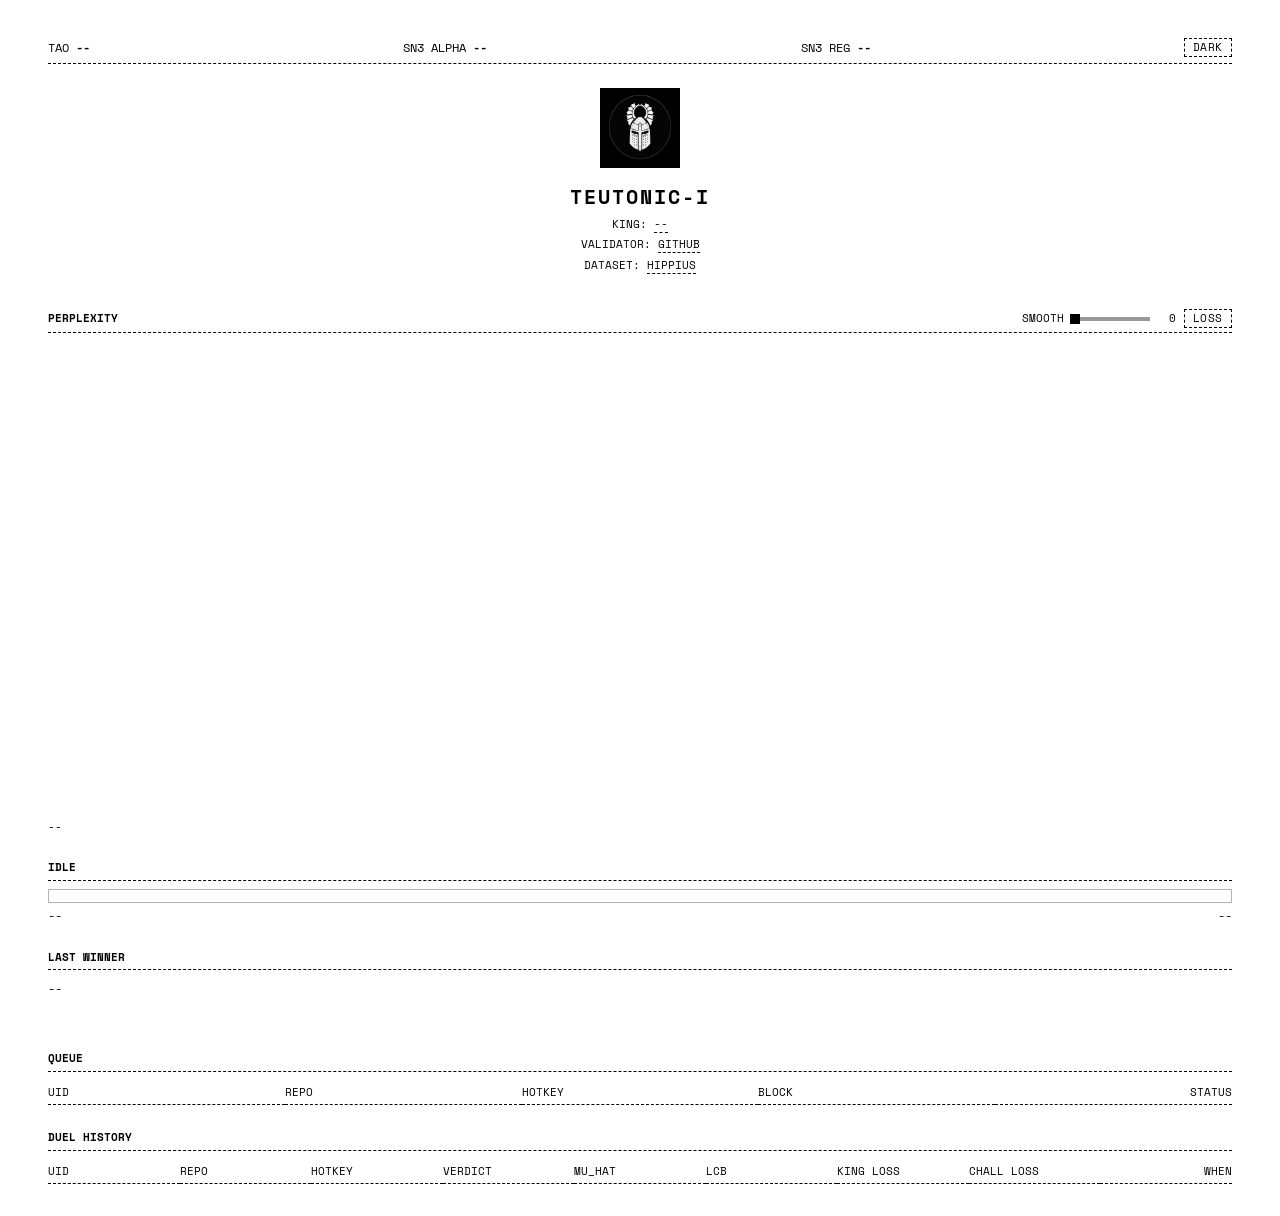
==== commit d0fa406d: "dashboard: stack header info vertically, remove duplicate repo URL King/Validator/Dataset now on sep" ====
--- a/index.html
+++ b/index.html
@@ -14,9 +14,20 @@
     --paper: #fff;
     --ink: #000;
     --ink-inv: #fff;
+    --ink-muted: #999;
     --border: 1px dashed #000;
+    --border-faint: 1px dotted rgba(0,0,0,0.15);
     --font: 'Space Mono', monospace;
     --saw: 8px;
+}
+
+[data-theme="dark"] {
+    --paper: #111;
+    --ink: #ddd;
+    --ink-inv: #111;
+    --ink-muted: #777;
+    --border: 1px dashed #ddd;
+    --border-faint: 1px dotted rgba(255,255,255,0.15);
 }
 
 * { box-sizing: border-box; margin: 0; padding: 0; }
@@ -126,38 +137,153 @@
     text-overflow: ellipsis;
     white-space: nowrap;
 }
-tr { border-bottom: 1px dotted rgba(0,0,0,0.15); }
+tr { border-bottom: var(--border-faint); }
 tr:hover td {
     background: var(--ink);
     color: var(--ink-inv);
     cursor: crosshair;
 }
+tr:hover td a { color: var(--ink-inv) !important; }
 th:last-child, td:last-child { text-align: right; }
+
+[data-theme="dark"] .logo-img { filter: invert(1); }
+
+#theme-toggle {
+    background: none;
+    border: var(--border);
+    color: var(--ink);
+    font: 11px/1 var(--font);
+    text-transform: uppercase;
+    padding: 3px 8px;
+    cursor: pointer;
+    letter-spacing: 0.05em;
+}
+#theme-toggle:hover, #chart-mode-toggle:hover {
+    background: var(--ink);
+    color: var(--ink-inv);
+}
+
+#smooth-slider {
+    -webkit-appearance: none;
+    appearance: none;
+    width: 80px;
+    height: 4px;
+    background: var(--ink-muted);
+    outline: none;
+    margin: 0 6px;
+    vertical-align: middle;
+    cursor: pointer;
+}
+#smooth-slider::-webkit-slider-thumb {
+    -webkit-appearance: none;
+    width: 10px;
+    height: 10px;
+    background: var(--ink);
+    border: none;
+    cursor: pointer;
+}
+#smooth-slider::-moz-range-thumb {
+    width: 10px;
+    height: 10px;
+    background: var(--ink);
+    border: none;
+    cursor: pointer;
+}
+
+@media (max-width: 640px) {
+    .page {
+        padding: 16px 12px;
+        gap: 16px;
+    }
+
+    #top-bar {
+        flex-wrap: wrap;
+        gap: 4px 0;
+        font-size: 11px !important;
+    }
+    #top-bar > span,
+    #top-bar > button {
+        width: 50%;
+    }
+    #top-bar > span:nth-child(even),
+    #top-bar > button {
+        text-align: right;
+    }
+
+    .logo-img {
+        width: 56px !important;
+        height: 56px !important;
+    }
+    .header-title {
+        font-size: 16px !important;
+    }
+
+    .section-label {
+        flex-wrap: wrap;
+        gap: 4px;
+    }
+    .chart-controls {
+        width: 100%;
+        justify-content: flex-end;
+    }
+    #smooth-slider { width: 60px; }
+
+    .chart-wrap { aspect-ratio: 3 / 2; }
+
+    .scroll-box { overflow-x: auto; }
+    .scroll-hist table,
+    .scroll-queue table {
+        table-layout: auto;
+        min-width: 500px;
+    }
+    .scroll-hist table { min-width: 700px; }
+
+    .scroll-hist th:nth-child(6),
+    .scroll-hist td:nth-child(6),
+    .scroll-hist th:nth-child(8),
+    .scroll-hist td:nth-child(8) {
+        display: none;
+    }
+
+    .duel-info span { min-width: 80px; }
+
+    #last-winner {
+        display: flex;
+        flex-wrap: wrap;
+        gap: 2px 12px;
+    }
+}
 </style>
 </head>
 <body>
 <div class="page">
 
-    <div id="top-bar" style="display:flex;justify-content:space-between;align-items:center;border-bottom:1px dashed #000;padding:6px 0;font-size:12px;text-transform:uppercase;">
+    <div id="top-bar" style="display:flex;justify-content:space-between;align-items:center;border-bottom:var(--border);padding:6px 0;font-size:12px;text-transform:uppercase;">
         <span>TAO <b id="tao-price">--</b> <span id="tao-change" style="font-size:10px"></span></span>
         <span>SN3 ALPHA <b id="alpha-price">--</b></span>
         <span>SN3 REG <b id="reg-cost">--</b></span>
+        <button id="theme-toggle">DARK</button>
     </div>
 
     <div style="text-align:center;margin-bottom:8px;">
-        <img src="favicon.png" alt="Teuton" style="width:80px;height:80px;margin-bottom:8px;">
-        <div style="font-size:20px;font-weight:bold;letter-spacing:0.1em;text-transform:uppercase;">Teutonic-I</div>
-        <div style="font-size:11px;margin-top:4px;"><a href="https://github.com/unarbos/teutonic" target="_blank" style="color:var(--ink);text-decoration:none;text-transform:uppercase;border-bottom:1px dashed #000;">GitHub</a></div>
-        <div id="king-info" style="font-size:11px;text-transform:uppercase;">
-            <span id="king-health" title="King repo status"></span>
-            <a id="king-link" href="#" target="_blank" style="color:var(--ink);"></a>
-            <span id="king-rev" style="opacity:0.6;"></span>
+        <img src="favicon.png" alt="Teuton" class="logo-img" style="width:80px;height:80px;margin-bottom:8px;">
+        <div class="header-title" style="font-size:20px;font-weight:bold;letter-spacing:0.1em;text-transform:uppercase;">Teutonic-I</div>
+        <div style="font-size:11px;margin-top:4px;display:flex;flex-direction:column;align-items:center;gap:4px;text-transform:uppercase;">
+            <span><span id="king-health" title="King repo status"></span> KING: <a id="king-link-top" href="#" target="_blank" style="color:var(--ink);text-decoration:none;border-bottom:var(--border);">--</a> <span id="king-rev" style="opacity:0.6;"></span></span>
+            <span>VALIDATOR: <a href="https://github.com/unarbos/teutonic" target="_blank" style="color:var(--ink);text-decoration:none;border-bottom:var(--border);">GitHub</a></span>
+            <span>DATASET: <a href="https://s3.hippius.com/teutonic-sn3/" target="_blank" style="color:var(--ink);text-decoration:none;border-bottom:var(--border);">Hippius</a></span>
+            <span id="king-reign" style="font-size:10px;opacity:0.5;"></span>
         </div>
-        <div id="king-reign" style="font-size:10px;opacity:0.5;margin-top:2px;"></div>
     </div>
 
     <div>
-        <div class="section-label">Loss</div>
+        <div class="section-label" style="display:flex;justify-content:space-between;align-items:center;">
+            <span id="chart-label">Perplexity</span>
+            <span class="chart-controls" style="display:flex;align-items:center;gap:8px;">
+                <label style="font-weight:normal;font-size:11px;display:flex;align-items:center;cursor:default;">SMOOTH<input type="range" id="smooth-slider" min="0" max="1" step="0.05" value="0"><span id="smooth-val" style="min-width:1.8em;text-align:right;">0</span></label>
+                <button id="chart-mode-toggle" style="background:none;border:var(--border);color:var(--ink);font:11px/1 var(--font);text-transform:uppercase;padding:3px 8px;cursor:pointer;letter-spacing:0.05em;">Loss</button>
+            </span>
+        </div>
         <div class="chart-wrap">
             <svg id="chart"></svg>
         </div>
@@ -174,7 +300,7 @@
 
     <div>
         <div class="section-label">Last Winner</div>
-        <div id="last-winner" style="font-size:12px;line-height:1.8;min-height:48px;">--</div>
+        <div id="last-winner" style="font-size:12px;line-height:1.8;min-height:48px;display:flex;flex-wrap:wrap;gap:0 16px;">--</div>
     </div>
 
     <div>
@@ -186,6 +312,7 @@
                     <th>Repo</th>
                     <th>Hotkey</th>
                     <th>Block</th>
+                    <th>Status</th>
                 </tr></thead>
                 <tbody id="queue"></tbody>
             </table>
@@ -205,7 +332,7 @@
                     <th>LCB</th>
                     <th>King Loss</th>
                     <th>Chall Loss</th>
-                    <th>Time</th>
+                    <th>When</th>
                 </tr></thead>
                 <tbody id="hist"></tbody>
             </table>
@@ -215,10 +342,94 @@
 </div>
 
 <script>
-var DATA_URL = "https://pub-0821b4e0d60149b79bad17376722bc75.r2.dev/dashboard.json";
+var DATA_URL = "https://s3.hippius.com/teutonic-sn3/dashboard.json";
 var POLL_MS = 5000;
+var _lastData = null;
+var _chartMode = localStorage.getItem("chartMode") || "ppl";
+
+(function initTheme() {
+    var saved = localStorage.getItem("theme");
+    var dark = saved ? saved === "dark" : window.matchMedia("(prefers-color-scheme: dark)").matches;
+    document.documentElement.dataset.theme = dark ? "dark" : "light";
+})();
 
 function short(s, n) { return s ? s.slice(0, n || 12) + "\u2026" : "--"; }
+
+function timeAgo(iso) {
+    if (!iso) return "--";
+    var sec = Math.floor((Date.now() - new Date(iso).getTime()) / 1000);
+    if (sec < 0) sec = 0;
+    if (sec < 60) return sec + "s ago";
+    var min = Math.floor(sec / 60);
+    if (min < 60) return min + "m ago";
+    var hr = Math.floor(min / 60);
+    if (hr < 24) return hr + "h ago";
+    var day = Math.floor(hr / 24);
+    return day + "d ago";
+}
+
+function ema(arr, alpha) {
+    if (alpha >= 1 || arr.length === 0) return arr.slice();
+    var out = [arr[0]];
+    for (var i = 1; i < arr.length; i++) {
+        out.push(alpha * arr[i] + (1 - alpha) * out[i - 1]);
+    }
+    return out;
+}
+
+var ERROR_MESSAGES = {
+    hf_metadata_error: {
+        title: "Model Not Found",
+        message: function(detail) {
+            return "Could not fetch your model metadata from HuggingFace. " +
+                "Make sure your repo exists, is public, and has a valid 'main' branch.";
+        }
+    },
+    config_rejected: {
+        title: "Config Rejected",
+        message: function(detail) {
+            if (detail.indexOf("architecture mismatch") !== -1)
+                return "Your model architecture doesn't match the current king. " +
+                    "Ensure your model uses the same architecture (check 'architectures' in config.json).";
+            if (detail.indexOf("mismatch") !== -1)
+                return "Your model dimensions don't match the king. " +
+                    "Check that vocab_size, hidden_size, num_hidden_layers, " +
+                    "num_attention_heads, and other shape parameters in config.json match the king model.";
+            if (detail.indexOf("no .safetensors") !== -1)
+                return "No .safetensors weight files found in your repo. " +
+                    "Upload your model weights in safetensors format.";
+            if (detail.indexOf("cannot fetch config.json") !== -1)
+                return "Could not download config.json from your repo. " +
+                    "Make sure config.json exists at the repo root and the repo is accessible.";
+            return "Your model config was rejected: " + detail;
+        }
+    },
+    no_manifest: {
+        title: "Dataset Unavailable",
+        message: function() {
+            return "The evaluation dataset is temporarily unavailable. " +
+                "This is not a problem with your model -- it will be retried automatically.";
+        }
+    },
+    eval_error: {
+        title: "Evaluation Failed",
+        message: function(detail) {
+            if (detail.indexOf("CUDA out of memory") !== -1)
+                return "Your model ran out of GPU memory during evaluation. " +
+                    "Ensure your model fits within the validator's GPU constraints.";
+            if (detail.indexOf("weight_shape") !== -1 || detail.indexOf("size mismatch") !== -1)
+                return "Model weight shapes don't match the expected architecture. " +
+                    "Verify your safetensors match your config.json dimensions.";
+            if (detail.indexOf("eval server") !== -1)
+                return "The evaluation server encountered an internal error. " +
+                    "This is likely transient -- your model will be retried.";
+            if (detail.indexOf("stream ended without verdict") !== -1)
+                return "The evaluation was interrupted before completing. " +
+                    "This is likely transient -- your model will be retried.";
+            return "An unexpected error occurred during evaluation. Details: " + detail;
+        }
+    }
+};
 
 function render(d) {
     var mkt = d.market || {};
@@ -246,9 +457,9 @@
     }
     var kingRepo = topModel ? topModel.challenger_repo : (king.hf_repo || "--");
     var kingRev = king.king_revision || "";
-    var kingLink = document.getElementById("king-link");
-    kingLink.href = "https://huggingface.co/" + kingRepo;
-    kingLink.textContent = kingRepo;
+    var kingLinkTop = document.getElementById("king-link-top");
+    kingLinkTop.href = "https://huggingface.co/" + kingRepo;
+    kingLinkTop.textContent = kingRepo;
     var kingRevEl = document.getElementById("king-rev");
     if (kingRev) {
         var commitUrl = "https://huggingface.co/" + kingRepo + "/commit/" + kingRev;
@@ -266,21 +477,38 @@
     var hist = (d.history || []).slice().reverse();
     var ev = d.current_eval;
 
-    // --- 1. Loss Chart (king + challenger) ---
-    var kingLosses = [], challLosses = [];
+    // --- 1. Chart (king + challenger, perplexity or loss) ---
+    var isPpl = _chartMode === "ppl";
+    document.getElementById("chart-label").textContent = isPpl ? "Perplexity" : "Loss";
+    document.getElementById("chart-mode-toggle").textContent = isPpl ? "Loss" : "Perplexity";
+
+    var kingVals = [], challVals = [];
     for (var i = 0; i < hist.length; i++) {
+        if (hist[i].verdict === "error") continue;
         var kl = hist[i].avg_king_loss || 0;
         var cl = hist[i].avg_challenger_loss || 0;
         if (kl || cl) {
-            kingLosses.push(kl || cl);
-            challLosses.push(cl || kl);
+            var kv = kl || cl, cv = cl || kl;
+            kingVals.push(isPpl ? Math.exp(kv) : kv);
+            challVals.push(isPpl ? Math.exp(cv) : cv);
         }
     }
     if (ev && ev.avg_king_loss) {
-        kingLosses.push(ev.avg_king_loss);
-        challLosses.push(ev.avg_challenger_loss || ev.avg_king_loss);
-    }
-    var nPts = kingLosses.length;
+        var ekv = ev.avg_king_loss;
+        var ecv = ev.avg_challenger_loss || ev.avg_king_loss;
+        kingVals.push(isPpl ? Math.exp(ekv) : ekv);
+        challVals.push(isPpl ? Math.exp(ecv) : ecv);
+    }
+    var nPts = kingVals.length;
+
+    var smoothVal = parseFloat(document.getElementById("smooth-slider").value);
+    var alpha = 1 / (1 + smoothVal * 20);
+    var rawKing = kingVals.slice();
+    var rawChall = challVals.slice();
+    if (smoothVal > 0) {
+        kingVals = ema(kingVals, alpha);
+        challVals = ema(challVals, alpha);
+    }
 
     var SVG = document.getElementById("chart");
     var rect = SVG.parentElement.getBoundingClientRect();
@@ -289,21 +517,34 @@
     var H = Math.round(rect.height * dpr);
     if (W < 100) W = 1400;
     if (H < 40) H = 560;
-    var ML = Math.round(70 * dpr), MR = Math.round(16 * dpr);
+    var mlBase = window.innerWidth <= 640 ? 50 : 70;
+    var ML = Math.round(mlBase * dpr), MR = Math.round(16 * dpr);
     var MT = Math.round(16 * dpr), MB = Math.round(36 * dpr);
     var pw = W - ML - MR, ph = H - MT - MB;
     var lw = dpr;
 
     SVG.setAttribute("viewBox", "0 0 " + W + " " + H);
 
+    var cs = getComputedStyle(document.documentElement);
+    var inkC = cs.getPropertyValue('--ink').trim();
+    var mutedC = cs.getPropertyValue('--ink-muted').trim();
+
     if (nPts < 1) {
-        SVG.innerHTML = '<text x="' + (W/2) + '" y="' + (H/2) + '" text-anchor="middle" font-family="Space Mono,monospace" font-size="' + (13*dpr) + '" fill="#000">NO DATA</text>';
+        SVG.innerHTML = '<text x="' + (W/2) + '" y="' + (H/2) + '" text-anchor="middle" font-family="Space Mono,monospace" font-size="' + (13*dpr) + '" fill="' + inkC + '">NO DATA</text>';
         document.getElementById("chart-meta").innerHTML = "<span>--</span>";
     } else {
 
-    var allVals = kingLosses.concat(challLosses);
-    var minL = Math.min.apply(null, allVals);
-    var maxL = Math.max.apply(null, allVals);
+    var allVals = kingVals.concat(challVals).concat(rawKing).concat(rawChall);
+    var sorted = allVals.slice().sort(function(a, b) { return a - b; });
+    var minL = sorted[0];
+    var maxL = sorted[sorted.length - 1];
+    if (sorted.length >= 4) {
+        var p95 = sorted[Math.floor(sorted.length * 0.95)];
+        var iqr = sorted[Math.floor(sorted.length * 0.75)] - sorted[Math.floor(sorted.length * 0.25)];
+        var cap = p95 + iqr * 1.5;
+        if (maxL > cap && cap > minL) maxL = cap;
+    }
+    if (isPpl && maxL > 20) maxL = 20;
     var padV = (maxL - minL) * 0.08 || 0.5;
     minL -= padV; maxL += padV;
 
@@ -312,61 +553,83 @@
 
     var svg = '';
     var fs = Math.round(11 * dpr);
-    var font = 'font-family="Space Mono,monospace" font-size="' + fs + '" fill="#000"';
-
-    svg += '<line x1="' + ML + '" y1="' + MT + '" x2="' + ML + '" y2="' + (MT + ph) + '" stroke="#000" stroke-width="' + lw + '"/>';
-    svg += '<line x1="' + ML + '" y1="' + (MT + ph) + '" x2="' + (ML + pw) + '" y2="' + (MT + ph) + '" stroke="#000" stroke-width="' + lw + '"/>';
-
-    for (var t = 0; t <= 4; t++) {
-        var val = minL + (maxL - minL) * (t / 4);
+    var font = 'font-family="Space Mono,monospace" font-size="' + fs + '" fill="' + inkC + '"';
+
+    svg += '<line x1="' + ML + '" y1="' + MT + '" x2="' + ML + '" y2="' + (MT + ph) + '" stroke="' + inkC + '" stroke-width="' + lw + '"/>';
+    svg += '<line x1="' + ML + '" y1="' + (MT + ph) + '" x2="' + (ML + pw) + '" y2="' + (MT + ph) + '" stroke="' + inkC + '" stroke-width="' + lw + '"/>';
+
+    var nTicks = 8;
+    for (var t = 0; t <= nTicks; t++) {
+        var val = minL + (maxL - minL) * (t / nTicks);
         var yy = toY(val);
-        svg += '<line x1="' + (ML - 5*dpr) + '" y1="' + yy + '" x2="' + ML + '" y2="' + yy + '" stroke="#000" stroke-width="' + lw + '"/>';
+        svg += '<line x1="' + (ML - 5*dpr) + '" y1="' + yy + '" x2="' + ML + '" y2="' + yy + '" stroke="' + inkC + '" stroke-width="' + lw + '"/>';
         svg += '<text x="' + (ML - 8*dpr) + '" y="' + (yy + fs*0.35) + '" text-anchor="end" ' + font + '>' + val.toFixed(2) + '</text>';
-        if (t > 0 && t < 4) {
-            svg += '<line x1="' + ML + '" y1="' + yy + '" x2="' + (ML + pw) + '" y2="' + yy + '" stroke="#000" stroke-width="' + (0.5*dpr) + '" stroke-dasharray="' + (3*dpr) + ' ' + (6*dpr) + '"/>';
+        if (t > 0 && t < nTicks) {
+            svg += '<line x1="' + ML + '" y1="' + yy + '" x2="' + (ML + pw) + '" y2="' + yy + '" stroke="' + inkC + '" stroke-width="' + (0.5*dpr) + '" stroke-dasharray="' + (3*dpr) + ' ' + (6*dpr) + '"/>';
         }
     }
 
     for (var i = 0; i < nPts; i++) {
         var xx = toX(i);
-        svg += '<line x1="' + xx + '" y1="' + (MT + ph) + '" x2="' + xx + '" y2="' + (MT + ph + 5*dpr) + '" stroke="#000" stroke-width="' + lw + '"/>';
+        svg += '<line x1="' + xx + '" y1="' + (MT + ph) + '" x2="' + xx + '" y2="' + (MT + ph + 5*dpr) + '" stroke="' + inkC + '" stroke-width="' + lw + '"/>';
         var label = (ev && i === nPts - 1) ? "NOW" : "";
         svg += '<text x="' + xx + '" y="' + (MT + ph + 20*dpr) + '" text-anchor="middle" ' + font + '>' + label + '</text>';
     }
 
-    // Challenger loss line (dashed gray)
+    // Raw ghost lines (faint, only when smoothing active)
+    if (smoothVal > 0) {
+        var rawCpts = [];
+        for (var i = 0; i < nPts; i++) {
+            rawCpts.push(toX(i).toFixed(1) + "," + toY(rawChall[i]).toFixed(1));
+        }
+        svg += '<polyline points="' + rawCpts.join(" ") + '" fill="none" stroke="' + mutedC + '" stroke-width="' + (0.5*dpr) + '" stroke-dasharray="' + (2*dpr) + ' ' + (4*dpr) + '" stroke-linejoin="round" opacity="0.3"/>';
+
+        var rawKpts = [];
+        for (var i = 0; i < nPts; i++) {
+            rawKpts.push(toX(i).toFixed(1) + "," + toY(rawKing[i]).toFixed(1));
+        }
+        svg += '<polyline points="' + rawKpts.join(" ") + '" fill="none" stroke="' + inkC + '" stroke-width="' + (0.5*dpr) + '" stroke-dasharray="' + (2*dpr) + ' ' + (4*dpr) + '" stroke-linejoin="round" opacity="0.25"/>';
+
+        for (var i = 0; i < nPts; i++) {
+            svg += '<circle cx="' + toX(i).toFixed(1) + '" cy="' + toY(rawKing[i]).toFixed(1) + '" r="' + (1.5*dpr) + '" fill="' + inkC + '" opacity="0.2"/>';
+            svg += '<circle cx="' + toX(i).toFixed(1) + '" cy="' + toY(rawChall[i]).toFixed(1) + '" r="' + (1.5*dpr) + '" fill="' + mutedC + '" opacity="0.2"/>';
+        }
+    }
+
+    // Challenger line (dashed gray)
     var cpts = [];
     for (var i = 0; i < nPts; i++) {
-        cpts.push(toX(i).toFixed(1) + "," + toY(challLosses[i]).toFixed(1));
-    }
-    svg += '<polyline points="' + cpts.join(" ") + '" fill="none" stroke="#999" stroke-width="' + (1*dpr) + '" stroke-dasharray="' + (4*dpr) + ' ' + (3*dpr) + '" stroke-linejoin="round"/>';
+        cpts.push(toX(i).toFixed(1) + "," + toY(challVals[i]).toFixed(1));
+    }
+    svg += '<polyline points="' + cpts.join(" ") + '" fill="none" stroke="' + mutedC + '" stroke-width="' + (1*dpr) + '" stroke-dasharray="' + (4*dpr) + ' ' + (3*dpr) + '" stroke-linejoin="round"/>';
     for (var i = 0; i < nPts; i++) {
-        svg += '<circle cx="' + toX(i).toFixed(1) + '" cy="' + toY(challLosses[i]).toFixed(1) + '" r="' + (2*dpr) + '" fill="#999"/>';
-    }
-
-    // King loss line (solid black)
+        svg += '<circle cx="' + toX(i).toFixed(1) + '" cy="' + toY(challVals[i]).toFixed(1) + '" r="' + (2*dpr) + '" fill="' + mutedC + '"/>';
+    }
+
+    // King line (solid black)
     var kpts = [];
     for (var i = 0; i < nPts; i++) {
-        kpts.push(toX(i).toFixed(1) + "," + toY(kingLosses[i]).toFixed(1));
-    }
-    svg += '<polyline points="' + kpts.join(" ") + '" fill="none" stroke="#000" stroke-width="' + (1.5*dpr) + '" stroke-linejoin="round"/>';
+        kpts.push(toX(i).toFixed(1) + "," + toY(kingVals[i]).toFixed(1));
+    }
+    svg += '<polyline points="' + kpts.join(" ") + '" fill="none" stroke="' + inkC + '" stroke-width="' + (1.5*dpr) + '" stroke-linejoin="round"/>';
     for (var i = 0; i < nPts; i++) {
-        svg += '<circle cx="' + toX(i).toFixed(1) + '" cy="' + toY(kingLosses[i]).toFixed(1) + '" r="' + (3*dpr) + '" fill="#000"/>';
+        svg += '<circle cx="' + toX(i).toFixed(1) + '" cy="' + toY(kingVals[i]).toFixed(1) + '" r="' + (3*dpr) + '" fill="' + inkC + '"/>';
     }
 
     // Legend
     var legX = ML + 12*dpr, legY = MT + 14*dpr;
-    svg += '<line x1="' + legX + '" y1="' + legY + '" x2="' + (legX + 20*dpr) + '" y2="' + legY + '" stroke="#000" stroke-width="' + (1.5*dpr) + '"/>';
+    svg += '<line x1="' + legX + '" y1="' + legY + '" x2="' + (legX + 20*dpr) + '" y2="' + legY + '" stroke="' + inkC + '" stroke-width="' + (1.5*dpr) + '"/>';
     svg += '<text x="' + (legX + 24*dpr) + '" y="' + (legY + fs*0.35) + '" ' + font + '>KING</text>';
     var leg2X = legX + 80*dpr;
-    svg += '<line x1="' + leg2X + '" y1="' + legY + '" x2="' + (leg2X + 20*dpr) + '" y2="' + legY + '" stroke="#999" stroke-width="' + (1*dpr) + '" stroke-dasharray="' + (4*dpr) + ' ' + (3*dpr) + '"/>';
-    svg += '<text x="' + (leg2X + 24*dpr) + '" y="' + (legY + fs*0.35) + '" ' + font + ' fill="#999">CHALLENGER</text>';
+    svg += '<line x1="' + leg2X + '" y1="' + legY + '" x2="' + (leg2X + 20*dpr) + '" y2="' + legY + '" stroke="' + mutedC + '" stroke-width="' + (1*dpr) + '" stroke-dasharray="' + (4*dpr) + ' ' + (3*dpr) + '"/>';
+    svg += '<text x="' + (leg2X + 24*dpr) + '" y="' + (legY + fs*0.35) + '" ' + font + ' fill="' + mutedC + '">CHALLENGER</text>';
 
     SVG.innerHTML = svg;
 
-    var latestK = kingLosses[nPts - 1];
+    var latestK = kingVals[nPts - 1];
+    var metaLabel = isPpl ? "KING PPL" : "KING LOSS";
     document.getElementById("chart-meta").innerHTML =
-        "<span>KING: " + latestK.toFixed(4) + "</span><span>EVALS: " + nPts + "</span>";
+        "<span>" + metaLabel + ": " + latestK.toFixed(4) + "</span><span>EVALS: " + nPts + "</span>";
 
     } // end chart data block
 
@@ -431,13 +694,13 @@
     if (winner) {
         var repo = winner.challenger_repo || "--";
         var link = winner.challenger_repo ? '<a href="https://huggingface.co/' + repo + '" target="_blank" style="color:var(--ink)">' + repo + '</a>' : repo;
-        lwEl.innerHTML = link + '<br>' +
-            'MU_HAT: ' + (winner.mu_hat || 0).toFixed(6) + ' &nbsp; ' +
-            'LCB: ' + (winner.lcb || 0).toFixed(6) + ' &nbsp; ' +
-            'DELTA: ' + (winner.delta || 0).toFixed(4) + ' &nbsp; ' +
-            'KING_LOSS: ' + (winner.avg_king_loss || 0).toFixed(4) + ' &nbsp; ' +
-            'CHALL_LOSS: ' + (winner.avg_challenger_loss || 0).toFixed(4) + ' &nbsp; ' +
-            (winner.wall_time_s ? winner.wall_time_s.toFixed(0) + 's' : '');
+        lwEl.innerHTML = '<span style="width:100%">' + link + '</span>' +
+            '<span>MU_HAT: ' + (winner.mu_hat || 0).toFixed(6) + '</span>' +
+            '<span>LCB: ' + (winner.lcb || 0).toFixed(6) + '</span>' +
+            '<span>DELTA: ' + (winner.delta || 0).toFixed(4) + '</span>' +
+            '<span>KING_LOSS: ' + (winner.avg_king_loss || 0).toFixed(4) + '</span>' +
+            '<span>CHALL_LOSS: ' + (winner.avg_challenger_loss || 0).toFixed(4) + '</span>' +
+            (winner.wall_time_s ? '<span>' + winner.wall_time_s.toFixed(0) + 's</span>' : '');
     } else {
         lwEl.textContent = "NO DETHRONING YET";
     }
@@ -446,7 +709,7 @@
     var qEl = document.getElementById("queue");
     var q = d.queue || [];
     if (q.length === 0) {
-        qEl.innerHTML = '<tr><td colspan="4" style="text-align:center;padding:16px">Queue empty</td></tr>';
+        qEl.innerHTML = '<tr><td colspan="5" style="text-align:center;padding:16px">Queue empty</td></tr>';
     } else {
         qEl.innerHTML = q.map(function(e) {
             var repo = e.hf_repo || "--";
@@ -457,6 +720,7 @@
                 '<td>' + repoLink + '</td>' +
                 '<td>' + (e.hotkey ? '<a href="https://taomarketcap.com/hotkey/' + e.hotkey + '/mining_hotkeys" target="_blank" style="color:var(--ink)">' + short(e.hotkey, 16) + '</a>' : '--') + '</td>' +
                 '<td>' + (e.block ? '#' + e.block : '--') + '</td>' +
+                '<td>' + (e.reeval ? 'SEEN' : 'UNSEEN') + '</td>' +
                 '</tr>';
         }).join("");
     }
@@ -468,21 +732,43 @@
         hb.innerHTML = '<tr><td colspan="9" style="text-align:center;padding:16px">No duels yet</td></tr>';
     } else {
         hb.innerHTML = history.map(function(h) {
+            var isErr = h.verdict === "error";
             var kl = h.avg_king_loss || 0;
             var cl = h.avg_challenger_loss || 0;
             var repo = h.challenger_repo || "--";
             var repoLink = h.challenger_repo ? '<a href="https://huggingface.co/' + h.challenger_repo + '" target="_blank" style="color:var(--ink)">' + repo + '</a>' : repo;
             var uid = h.uid != null ? h.uid : "--";
+
+            var verdictCell;
+            if (isErr) {
+                var errInfo = ERROR_MESSAGES[h.error_code];
+                var tip;
+                if (errInfo) {
+                    tip = errInfo.title + ": " + errInfo.message(h.error_detail || "");
+                } else {
+                    tip = (h.error_code || "error") + (h.error_detail ? ": " + h.error_detail : "");
+                }
+                tip = tip.replace(/&/g,"&amp;").replace(/"/g,"&quot;").replace(/</g,"&lt;").replace(/>/g,"&gt;");
+                var label = errInfo ? errInfo.title.toUpperCase() : "ERROR";
+                verdictCell = '<td title="' + tip + '" style="color:#c22;cursor:help">' + label + '</td>';
+            } else {
+                verdictCell = '<td>' + (h.accepted ? "CHALLENGER" : "KING") + '</td>';
+            }
+
+            var ago = timeAgo(h.timestamp);
+            var fullTs = h.timestamp ? new Date(h.timestamp).toUTCString() : "";
+            if (!isErr && h.wall_time_s) ago += " (" + h.wall_time_s.toFixed(0) + "s)";
+
             return '<tr>' +
                 '<td>' + uid + '</td>' +
                 '<td>' + repoLink + '</td>' +
                 '<td>' + (h.hotkey ? '<a href="https://taomarketcap.com/hotkey/' + h.hotkey + '/mining_hotkeys" target="_blank" style="color:var(--ink)">' + short(h.hotkey, 16) + '</a>' : '--') + '</td>' +
-                '<td>' + (h.accepted ? "CHALLENGER" : "KING") + '</td>' +
-                '<td>' + (h.mu_hat || 0).toFixed(6) + '</td>' +
-                '<td>' + (h.lcb || 0).toFixed(6) + '</td>' +
-                '<td>' + kl.toFixed(4) + '</td>' +
-                '<td>' + cl.toFixed(4) + '</td>' +
-                '<td>' + (h.wall_time_s || 0).toFixed(0) + 's</td>' +
+                verdictCell +
+                '<td>' + (isErr ? "--" : (h.mu_hat || 0).toFixed(6)) + '</td>' +
+                '<td>' + (isErr ? "--" : (h.lcb || 0).toFixed(6)) + '</td>' +
+                '<td>' + (isErr ? "--" : kl.toFixed(4)) + '</td>' +
+                '<td>' + (isErr ? "--" : cl.toFixed(4)) + '</td>' +
+                '<td title="' + fullTs + '">' + ago + '</td>' +
                 '</tr>';
         }).join("");
     }
@@ -491,9 +777,45 @@
 async function poll() {
     try {
         var r = await fetch(DATA_URL + "?t=" + Date.now());
-        if (r.ok) render(await r.json());
+        if (r.ok) { _lastData = await r.json(); render(_lastData); }
     } catch (e) {}
 }
+
+(function initToggle() {
+    var btn = document.getElementById("theme-toggle");
+    function updateLabel() {
+        btn.textContent = document.documentElement.dataset.theme === "dark" ? "LIGHT" : "DARK";
+    }
+    updateLabel();
+    btn.addEventListener("click", function() {
+        var isDark = document.documentElement.dataset.theme === "dark";
+        document.documentElement.dataset.theme = isDark ? "light" : "dark";
+        localStorage.setItem("theme", document.documentElement.dataset.theme);
+        updateLabel();
+        if (_lastData) render(_lastData);
+    });
+})();
+
+(function initChartToggle() {
+    document.getElementById("chart-mode-toggle").addEventListener("click", function() {
+        _chartMode = _chartMode === "ppl" ? "loss" : "ppl";
+        localStorage.setItem("chartMode", _chartMode);
+        if (_lastData) render(_lastData);
+    });
+})();
+
+(function initSmoothSlider() {
+    var slider = document.getElementById("smooth-slider");
+    var label = document.getElementById("smooth-val");
+    var saved = localStorage.getItem("smoothing");
+    if (saved != null) { slider.value = saved; }
+    label.textContent = slider.value;
+    slider.addEventListener("input", function() {
+        label.textContent = slider.value;
+        localStorage.setItem("smoothing", slider.value);
+        if (_lastData) render(_lastData);
+    });
+})();
 
 poll();
 setInterval(poll, POLL_MS);
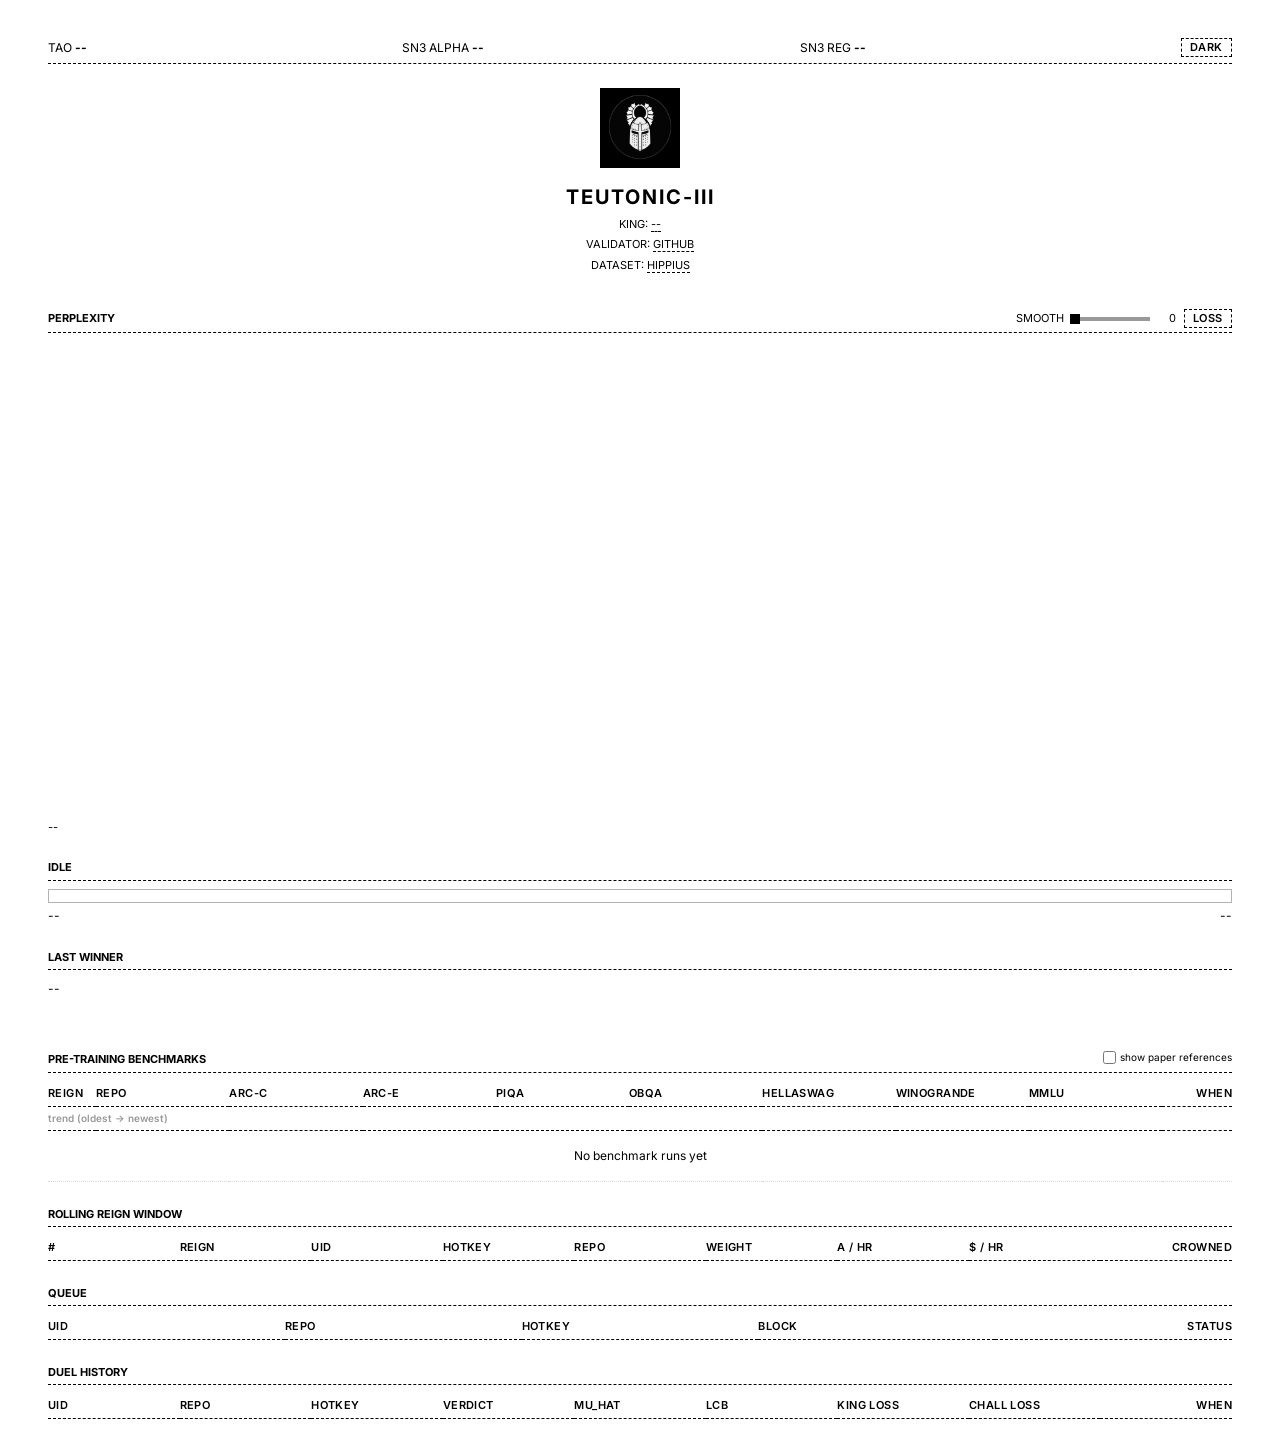
==== commit 1bf0aeb2: "validator: rolling-5 incentive + ops hardening (pre-VIII) Snapshot of mainline state for the Teutoni" ====
--- a/index.html
+++ b/index.html
@@ -7,7 +7,7 @@
 <link rel="icon" type="image/x-icon" href="favicon.ico">
 <link rel="icon" type="image/png" href="favicon.png">
 <style>
-@import url('https://fonts.googleapis.com/css2?family=Space+Mono:wght@400;700&display=swap');
+@import url('https://fonts.googleapis.com/css2?family=Inter:wght@400;500;600;700&family=Space+Mono:wght@400;700&display=swap');
 
 :root {
     --bg: #000;
@@ -17,7 +17,7 @@
     --ink-muted: #999;
     --border: 1px dashed #000;
     --border-faint: 1px dotted rgba(0,0,0,0.15);
-    --font: 'Space Mono', monospace;
+    --font: 'Inter', system-ui, -apple-system, BlinkMacSystemFont, 'Segoe UI', sans-serif;
     --saw: 8px;
 }
 
@@ -40,7 +40,9 @@
     justify-content: center;
     min-height: 100vh;
     padding: 0;
-    -webkit-font-smoothing: none;
+    -webkit-font-smoothing: antialiased;
+    -moz-osx-font-smoothing: grayscale;
+    text-rendering: optimizeLegibility;
 }
 
 .page {
@@ -112,6 +114,7 @@
 .scroll-box::-webkit-scrollbar-thumb { background: var(--ink); }
 .scroll-queue { max-height: 200px; }
 .scroll-hist { max-height: 60vh; }
+.scroll-king-chain { max-height: 240px; }
 
 table {
     width: 100%;
@@ -121,8 +124,9 @@
 }
 th {
     text-transform: uppercase;
-    font-weight: normal;
+    font-weight: 600;
     font-size: 11px;
+    letter-spacing: 0.04em;
     text-align: left;
     padding: 4px 0;
     border-bottom: var(--border);
@@ -153,6 +157,7 @@
     border: var(--border);
     color: var(--ink);
     font: 11px/1 var(--font);
+    font-weight: 600;
     text-transform: uppercase;
     padding: 3px 8px;
     cursor: pointer;
@@ -232,11 +237,13 @@
 
     .scroll-box { overflow-x: auto; }
     .scroll-hist table,
-    .scroll-queue table {
+    .scroll-queue table,
+    .scroll-king-chain table {
         table-layout: auto;
         min-width: 500px;
     }
     .scroll-hist table { min-width: 700px; }
+    .scroll-king-chain table { min-width: 720px; }
 
     .scroll-hist th:nth-child(6),
     .scroll-hist td:nth-child(6),
@@ -267,7 +274,7 @@
 
     <div style="text-align:center;margin-bottom:8px;">
         <img src="favicon.png" alt="Teuton" class="logo-img" style="width:80px;height:80px;margin-bottom:8px;">
-        <div class="header-title" style="font-size:20px;font-weight:bold;letter-spacing:0.1em;text-transform:uppercase;">Teutonic-I</div>
+        <div class="header-title" style="font-size:20px;font-weight:bold;letter-spacing:0.1em;text-transform:uppercase;">Teutonic-III</div>
         <div style="font-size:11px;margin-top:4px;display:flex;flex-direction:column;align-items:center;gap:4px;text-transform:uppercase;">
             <span><span id="king-health" title="King repo status"></span> KING: <a id="king-link-top" href="#" target="_blank" style="color:var(--ink);text-decoration:none;border-bottom:var(--border);">--</a> <span id="king-rev" style="opacity:0.6;"></span></span>
             <span>VALIDATOR: <a href="https://github.com/unarbos/teutonic" target="_blank" style="color:var(--ink);text-decoration:none;border-bottom:var(--border);">GitHub</a></span>
@@ -281,7 +288,7 @@
             <span id="chart-label">Perplexity</span>
             <span class="chart-controls" style="display:flex;align-items:center;gap:8px;">
                 <label style="font-weight:normal;font-size:11px;display:flex;align-items:center;cursor:default;">SMOOTH<input type="range" id="smooth-slider" min="0" max="1" step="0.05" value="0"><span id="smooth-val" style="min-width:1.8em;text-align:right;">0</span></label>
-                <button id="chart-mode-toggle" style="background:none;border:var(--border);color:var(--ink);font:11px/1 var(--font);text-transform:uppercase;padding:3px 8px;cursor:pointer;letter-spacing:0.05em;">Loss</button>
+                <button id="chart-mode-toggle" style="background:none;border:var(--border);color:var(--ink);font:600 11px/1 var(--font);text-transform:uppercase;padding:3px 8px;cursor:pointer;letter-spacing:0.05em;">Loss</button>
             </span>
         </div>
         <div class="chart-wrap">
@@ -301,6 +308,67 @@
     <div>
         <div class="section-label">Last Winner</div>
         <div id="last-winner" style="font-size:12px;line-height:1.8;min-height:48px;display:flex;flex-wrap:wrap;gap:0 16px;">--</div>
+    </div>
+
+    <div>
+        <div class="section-label" style="display:flex;justify-content:space-between;align-items:center;">
+            <span>Pre-training Benchmarks</span>
+            <span style="font-weight:normal;font-size:10px;text-transform:none;letter-spacing:0;">
+                <label style="cursor:pointer;display:inline-flex;align-items:center;gap:4px;">
+                    <input type="checkbox" id="bench-show-ref" style="cursor:pointer;"> show paper references
+                </label>
+            </span>
+        </div>
+        <div class="scroll-box scroll-bench">
+            <table id="bench-table">
+                <thead>
+                    <tr>
+                        <th style="width:48px">Reign</th>
+                        <th>Repo</th>
+                        <th>ARC-C</th>
+                        <th>ARC-E</th>
+                        <th>PIQA</th>
+                        <th>OBQA</th>
+                        <th>HellaSwag</th>
+                        <th>WinoGrande</th>
+                        <th>MMLU</th>
+                        <th style="width:70px">When</th>
+                    </tr>
+                    <tr class="bench-spark-row" id="bench-sparks">
+                        <th colspan="2" style="text-align:left;font-size:10px;color:var(--ink-muted);text-transform:none;letter-spacing:0;">trend (oldest -> newest)</th>
+                        <th data-task="arc_challenge"></th>
+                        <th data-task="arc_easy"></th>
+                        <th data-task="piqa"></th>
+                        <th data-task="openbookqa"></th>
+                        <th data-task="hellaswag"></th>
+                        <th data-task="winogrande"></th>
+                        <th data-task="mmlu"></th>
+                        <th></th>
+                    </tr>
+                </thead>
+                <tbody id="bench"></tbody>
+            </table>
+        </div>
+    </div>
+
+    <div>
+        <div class="section-label">Rolling Reign Window</div>
+        <div class="scroll-box scroll-king-chain">
+            <table>
+                <thead><tr>
+                    <th>#</th>
+                    <th>Reign</th>
+                    <th>UID</th>
+                    <th>Hotkey</th>
+                    <th>Repo</th>
+                    <th>Weight</th>
+                    <th>&alpha; / hr</th>
+                    <th>$ / hr</th>
+                    <th>Crowned</th>
+                </tr></thead>
+                <tbody id="king-chain"></tbody>
+            </table>
+        </div>
     </div>
 
     <div>
@@ -342,10 +410,29 @@
 </div>
 
 <script>
-var DATA_URL = "https://s3.hippius.com/teutonic-sn3/dashboard.json";
+var DATA_ENDPOINTS = [
+    "https://us-east-1.hippius.com/teutonic-sn3/dashboard.json",
+    "https://eu-central-1.hippius.com/teutonic-sn3/dashboard.json",
+    "https://s3.hippius.com/teutonic-sn3/dashboard.json"
+];
+var BENCH_ENDPOINTS = [
+    "https://us-east-1.hippius.com/teutonic-sn3/benchmarks.json",
+    "https://eu-central-1.hippius.com/teutonic-sn3/benchmarks.json",
+    "https://s3.hippius.com/teutonic-sn3/benchmarks.json"
+];
+var DATA_URL = DATA_ENDPOINTS[0];
+var BENCH_URL = BENCH_ENDPOINTS[0];
 var POLL_MS = 5000;
+var BENCH_POLL_MS = 60000;
+var ENDPOINT_CACHE_KEY = "dashboardEndpoint";
+var BENCH_ENDPOINT_CACHE_KEY = "benchEndpoint";
+var ENDPOINT_CACHE_TTL_MS = 24 * 60 * 60 * 1000;
 var _lastData = null;
+var _lastBench = null;
 var _chartMode = localStorage.getItem("chartMode") || "ppl";
+var _benchShowRef = localStorage.getItem("benchShowRef") === "1";
+
+var BENCH_TASKS = ["arc_challenge","arc_easy","piqa","openbookqa","hellaswag","winogrande","mmlu"];
 
 (function initTheme() {
     var saved = localStorage.getItem("theme");
@@ -705,6 +792,37 @@
         lwEl.textContent = "NO DETHRONING YET";
     }
 
+    // --- Rolling Reign Window (last KING_CHAIN_DEPTH reigns) ---
+    var kcEl = document.getElementById("king-chain");
+    var kc = d.king_chain || [];
+    if (kc.length === 0) {
+        kcEl.innerHTML = '<tr><td colspan="9" style="text-align:center;padding:16px">No reigns yet</td></tr>';
+    } else {
+        var weights = {};
+        (d.king_chain_weights || []).forEach(function(w) { weights[w.hotkey] = w; });
+        kcEl.innerHTML = kc.map(function(e, i) {
+            var w = weights[e.hotkey] || {};
+            var repo = e.hf_repo || "--";
+            var repoLink = e.hf_repo ? '<a href="https://huggingface.co/' + e.hf_repo + '" target="_blank" style="color:var(--ink)">' + repo + '</a>' : repo;
+            var hkLink = e.hotkey ? '<a href="https://taomarketcap.com/hotkey/' + e.hotkey + '/mining_hotkeys" target="_blank" style="color:var(--ink)">' + short(e.hotkey, 16) + '</a>' : '--';
+            var weightPct = (w.weight != null) ? (w.weight * 100).toFixed(1) + "%" : "--";
+            var alphaHr = (w.alpha_per_hour != null) ? w.alpha_per_hour.toFixed(3) : "--";
+            var usdHr = (w.usd_per_hour != null) ? "$" + w.usd_per_hour.toFixed(2) : "--";
+            var crowned = e.crowned_at ? e.crowned_at.slice(0, 16).replace("T", " ") + "Z" : "--";
+            return '<tr>' +
+                '<td>' + (i + 1) + '</td>' +
+                '<td>#' + (e.reign_number != null ? e.reign_number : "--") + '</td>' +
+                '<td>' + (e.uid != null ? e.uid : "--") + '</td>' +
+                '<td>' + hkLink + '</td>' +
+                '<td>' + repoLink + '</td>' +
+                '<td>' + weightPct + '</td>' +
+                '<td>' + alphaHr + '</td>' +
+                '<td>' + usdHr + '</td>' +
+                '<td>' + crowned + '</td>' +
+                '</tr>';
+        }).join("");
+    }
+
     // --- 2. Queue ---
     var qEl = document.getElementById("queue");
     var q = d.queue || [];
@@ -774,12 +892,302 @@
     }
 }
 
+function fmtPct(v) {
+    if (v == null || isNaN(v)) return "--";
+    return (v * 100).toFixed(1);
+}
+
+function deltaCell(curr, prev) {
+    if (curr == null) return "--";
+    var s = fmtPct(curr);
+    if (prev != null && !isNaN(prev)) {
+        var d = curr - prev;
+        if (Math.abs(d) >= 0.001) {
+            var cls = d > 0 ? "bench-delta-up" : "bench-delta-dn";
+            var arrow = d > 0 ? "+" : "";
+            s += '<span class="' + cls + '">' + arrow + (d * 100).toFixed(1) + '</span>';
+        }
+    }
+    return s;
+}
+
+function buildSparkline(values, refs) {
+    var W = 80, H = 22, P = 1;
+    if (!values || values.length === 0) {
+        return '<svg class="bench-spark" viewBox="0 0 ' + W + ' ' + H + '"></svg>';
+    }
+    var lo = 0, hi = 1;
+    if (refs && refs.length) {
+        for (var r = 0; r < refs.length; r++) {
+            if (refs[r] != null) {
+                if (refs[r] < lo) lo = refs[r];
+                if (refs[r] > hi) hi = refs[r];
+            }
+        }
+    }
+    for (var i = 0; i < values.length; i++) {
+        if (values[i] == null) continue;
+        if (values[i] < lo) lo = values[i];
+        if (values[i] > hi) hi = values[i];
+    }
+    var span = Math.max(0.05, hi - lo);
+    lo = Math.max(0, lo - span * 0.1);
+    hi = Math.min(1, hi + span * 0.1);
+    span = hi - lo || 1;
+
+    var cs = getComputedStyle(document.documentElement);
+    var ink = cs.getPropertyValue('--ink').trim();
+    var muted = cs.getPropertyValue('--ink-muted').trim();
+
+    function toX(i) {
+        return values.length > 1
+            ? P + (i / (values.length - 1)) * (W - 2 * P)
+            : W / 2;
+    }
+    function toY(v) { return P + (1 - (v - lo) / span) * (H - 2 * P); }
+
+    var svg = '<svg class="bench-spark" viewBox="0 0 ' + W + ' ' + H + '">';
+
+    if (refs && _benchShowRef) {
+        for (var ri = 0; ri < refs.length; ri++) {
+            var rv = refs[ri];
+            if (rv == null) continue;
+            var ry = toY(rv);
+            svg += '<line x1="0" y1="' + ry.toFixed(1) + '" x2="' + W + '" y2="' + ry.toFixed(1) +
+                '" stroke="' + muted + '" stroke-width="0.5" stroke-dasharray="2 2" opacity="0.55"/>';
+        }
+    }
+
+    var pts = [];
+    for (var j = 0; j < values.length; j++) {
+        if (values[j] == null) continue;
+        pts.push(toX(j).toFixed(1) + "," + toY(values[j]).toFixed(1));
+    }
+    if (pts.length > 0) {
+        svg += '<polyline points="' + pts.join(" ") + '" fill="none" stroke="' + ink +
+            '" stroke-width="1.2" stroke-linejoin="round"/>';
+    }
+
+    if (values.length > 0 && values[values.length - 1] != null) {
+        svg += '<circle cx="' + toX(values.length - 1).toFixed(1) +
+            '" cy="' + toY(values[values.length - 1]).toFixed(1) +
+            '" r="1.6" fill="' + ink + '"/>';
+    }
+    svg += '</svg>';
+    return svg;
+}
+
+function renderBench(bd) {
+    var sparkRow = document.getElementById("bench-sparks");
+    var tbody = document.getElementById("bench");
+    if (!bd || !bd.history || bd.history.length === 0) {
+        if (sparkRow) {
+            for (var i = 0; i < BENCH_TASKS.length; i++) {
+                var th = sparkRow.querySelector('th[data-task="' + BENCH_TASKS[i] + '"]');
+                if (th) th.innerHTML = "";
+            }
+        }
+        if (tbody) {
+            tbody.innerHTML = '<tr><td colspan="10" style="text-align:center;padding:16px">No benchmark runs yet</td></tr>';
+        }
+        return;
+    }
+
+    // history is newest-first; sparkline wants oldest-first.
+    var hist = bd.history.slice().reverse();
+    var ref = bd.reference || [];
+
+    // Build per-task value series (chronological).
+    var seriesByTask = {};
+    BENCH_TASKS.forEach(function(t) {
+        seriesByTask[t] = hist.map(function(h) {
+            return (h.scores && h.scores[t] != null) ? h.scores[t] : null;
+        });
+    });
+
+    BENCH_TASKS.forEach(function(t) {
+        var th = sparkRow ? sparkRow.querySelector('th[data-task="' + t + '"]') : null;
+        if (!th) return;
+        var refs = ref.map(function(r) { return r.scores ? r.scores[t] : null; })
+                      .filter(function(v) { return v != null; });
+        th.innerHTML = buildSparkline(seriesByTask[t], refs);
+    });
+
+    var rows = [];
+
+    // Newest first; current king bolded.
+    for (var i = 0; i < bd.history.length; i++) {
+        var h = bd.history[i];
+        var prev = bd.history[i + 1];
+        var prevScores = (prev && prev.scores) ? prev.scores : {};
+        var repo = h.hf_repo || "--";
+        var repoLink = h.hf_repo
+            ? '<a href="https://huggingface.co/' + repo + '" target="_blank" style="color:var(--ink)">' + repo + '</a>'
+            : repo;
+        var when = h.ts ? timeAgo(h.ts) : "--";
+        var rowClass = (i === 0) ? "bench-current-row" : "";
+        var cells = [
+            '<td>#' + (h.reign_number != null ? h.reign_number : "--") + '</td>',
+            '<td>' + repoLink + '</td>'
+        ];
+        for (var t = 0; t < BENCH_TASKS.length; t++) {
+            var task = BENCH_TASKS[t];
+            var v = h.scores ? h.scores[task] : null;
+            var pv = prevScores[task];
+            cells.push('<td>' + deltaCell(v, pv) + '</td>');
+        }
+        cells.push('<td title="' + (h.ts || "") + '">' + when + '</td>');
+        rows.push('<tr class="' + rowClass + '">' + cells.join("") + '</tr>');
+    }
+
+    if (_benchShowRef && ref.length) {
+        for (var r = 0; r < ref.length; r++) {
+            var ri = ref[r];
+            var refCells = [
+                '<td>--</td>',
+                '<td>' + ri.name + ' <span style="opacity:0.6">(' + ri.size + ', ' + ri.tokens + ')</span></td>'
+            ];
+            for (var t = 0; t < BENCH_TASKS.length; t++) {
+                var rv = ri.scores ? ri.scores[BENCH_TASKS[t]] : null;
+                refCells.push('<td>' + (rv != null ? fmtPct(rv) : "--") + '</td>');
+            }
+            refCells.push('<td>paper</td>');
+            rows.push('<tr class="bench-ref-row">' + refCells.join("") + '</tr>');
+        }
+    }
+
+    tbody.innerHTML = rows.join("");
+}
+
+function loadCachedEndpoint() {
+    try {
+        var raw = localStorage.getItem(ENDPOINT_CACHE_KEY);
+        if (!raw) return null;
+        var rec = JSON.parse(raw);
+        if (!rec || !rec.url || !rec.ts) return null;
+        if (DATA_ENDPOINTS.indexOf(rec.url) === -1) return null;
+        if (Date.now() - rec.ts > ENDPOINT_CACHE_TTL_MS) return null;
+        return rec.url;
+    } catch (e) { return null; }
+}
+
+function saveCachedEndpoint(url) {
+    try {
+        localStorage.setItem(ENDPOINT_CACHE_KEY, JSON.stringify({ url: url, ts: Date.now() }));
+    } catch (e) {}
+}
+
+// Race all endpoints in parallel; first 2xx JSON response wins.
+// Returns { url, data } or throws if every endpoint fails.
+async function raceEndpoints(buster) {
+    var ctrls = DATA_ENDPOINTS.map(function() { return new AbortController(); });
+    var failures = 0;
+    return new Promise(function(resolve, reject) {
+        DATA_ENDPOINTS.forEach(function(url, i) {
+            fetch(url + "?t=" + buster, { signal: ctrls[i].signal })
+                .then(function(r) {
+                    if (!r.ok) throw new Error("HTTP " + r.status);
+                    return r.json().then(function(data) { return { url: url, data: data, idx: i }; });
+                })
+                .then(function(win) {
+                    for (var j = 0; j < ctrls.length; j++) if (j !== win.idx) ctrls[j].abort();
+                    resolve(win);
+                })
+                .catch(function(e) {
+                    failures++;
+                    if (failures === DATA_ENDPOINTS.length) reject(e);
+                });
+        });
+    });
+}
+
 async function poll() {
     try {
-        var r = await fetch(DATA_URL + "?t=" + Date.now());
-        if (r.ok) { _lastData = await r.json(); render(_lastData); }
+        var buster = Date.now();
+        if (DATA_URL) {
+            try {
+                var r = await fetch(DATA_URL + "?t=" + buster);
+                if (r.ok) { _lastData = await r.json(); render(_lastData); return; }
+                throw new Error("HTTP " + r.status);
+            } catch (e) {
+                // Fall through to a re-race so we recover from a downed endpoint.
+                DATA_URL = null;
+                try { localStorage.removeItem(ENDPOINT_CACHE_KEY); } catch (_) {}
+            }
+        }
+        var win = await raceEndpoints(buster);
+        DATA_URL = win.url;
+        saveCachedEndpoint(win.url);
+        _lastData = win.data;
+        render(_lastData);
     } catch (e) {}
 }
+
+function loadCachedBenchEndpoint() {
+    try {
+        var raw = localStorage.getItem(BENCH_ENDPOINT_CACHE_KEY);
+        if (!raw) return null;
+        var rec = JSON.parse(raw);
+        if (!rec || !rec.url || !rec.ts) return null;
+        if (BENCH_ENDPOINTS.indexOf(rec.url) === -1) return null;
+        if (Date.now() - rec.ts > ENDPOINT_CACHE_TTL_MS) return null;
+        return rec.url;
+    } catch (e) { return null; }
+}
+
+function saveCachedBenchEndpoint(url) {
+    try {
+        localStorage.setItem(BENCH_ENDPOINT_CACHE_KEY, JSON.stringify({ url: url, ts: Date.now() }));
+    } catch (e) {}
+}
+
+async function raceBenchEndpoints(buster) {
+    var ctrls = BENCH_ENDPOINTS.map(function() { return new AbortController(); });
+    var failures = 0;
+    return new Promise(function(resolve, reject) {
+        BENCH_ENDPOINTS.forEach(function(url, i) {
+            fetch(url + "?t=" + buster, { signal: ctrls[i].signal })
+                .then(function(r) {
+                    if (!r.ok) throw new Error("HTTP " + r.status);
+                    return r.json().then(function(data) { return { url: url, data: data, idx: i }; });
+                })
+                .then(function(win) {
+                    for (var j = 0; j < ctrls.length; j++) if (j !== win.idx) ctrls[j].abort();
+                    resolve(win);
+                })
+                .catch(function(e) {
+                    failures++;
+                    if (failures === BENCH_ENDPOINTS.length) reject(e);
+                });
+        });
+    });
+}
+
+async function pollBench() {
+    try {
+        var buster = Date.now();
+        if (BENCH_URL) {
+            try {
+                var r = await fetch(BENCH_URL + "?t=" + buster);
+                if (r.ok) { _lastBench = await r.json(); renderBench(_lastBench); return; }
+                throw new Error("HTTP " + r.status);
+            } catch (e) {
+                BENCH_URL = null;
+                try { localStorage.removeItem(BENCH_ENDPOINT_CACHE_KEY); } catch (_) {}
+            }
+        }
+        var win = await raceBenchEndpoints(buster);
+        BENCH_URL = win.url;
+        saveCachedBenchEndpoint(win.url);
+        _lastBench = win.data;
+        renderBench(_lastBench);
+    } catch (e) {
+        renderBench(null);
+    }
+}
+
+DATA_URL = loadCachedEndpoint();
+BENCH_URL = loadCachedBenchEndpoint();
 
 (function initToggle() {
     var btn = document.getElementById("theme-toggle");
@@ -793,6 +1201,7 @@
         localStorage.setItem("theme", document.documentElement.dataset.theme);
         updateLabel();
         if (_lastData) render(_lastData);
+        if (_lastBench) renderBench(_lastBench);
     });
 })();
 
@@ -817,8 +1226,21 @@
     });
 })();
 
+(function initBenchToggle() {
+    var cb = document.getElementById("bench-show-ref");
+    if (!cb) return;
+    cb.checked = _benchShowRef;
+    cb.addEventListener("change", function() {
+        _benchShowRef = cb.checked;
+        localStorage.setItem("benchShowRef", _benchShowRef ? "1" : "0");
+        if (_lastBench) renderBench(_lastBench);
+    });
+})();
+
 poll();
+pollBench();
 setInterval(poll, POLL_MS);
+setInterval(pollBench, BENCH_POLL_MS);
 </script>
 </body>
 </html>
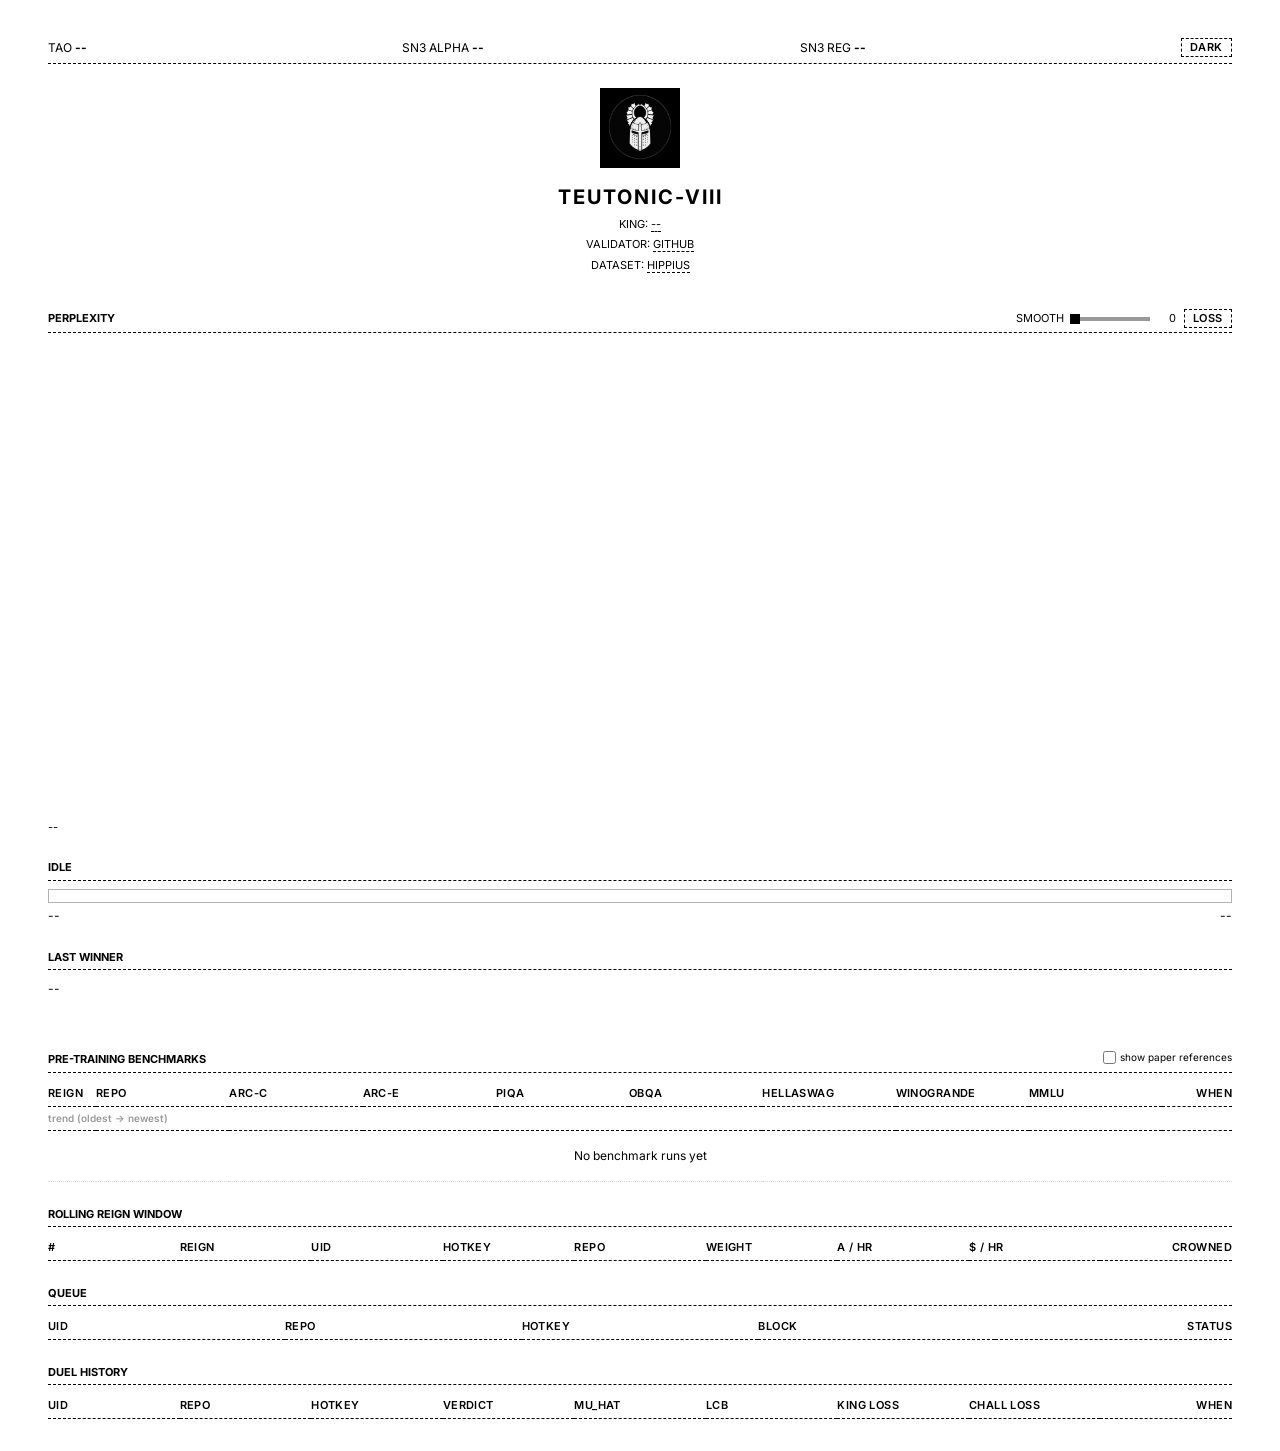
==== commit ca7e0c39: "Merge branch 'teutonic-viii': Qwen3 ~8B fresh-init king cutover" ====
--- a/index.html
+++ b/index.html
@@ -274,7 +274,7 @@
 
     <div style="text-align:center;margin-bottom:8px;">
         <img src="favicon.png" alt="Teuton" class="logo-img" style="width:80px;height:80px;margin-bottom:8px;">
-        <div class="header-title" style="font-size:20px;font-weight:bold;letter-spacing:0.1em;text-transform:uppercase;">Teutonic-III</div>
+        <div class="header-title" style="font-size:20px;font-weight:bold;letter-spacing:0.1em;text-transform:uppercase;">Teutonic-VIII</div>
         <div style="font-size:11px;margin-top:4px;display:flex;flex-direction:column;align-items:center;gap:4px;text-transform:uppercase;">
             <span><span id="king-health" title="King repo status"></span> KING: <a id="king-link-top" href="#" target="_blank" style="color:var(--ink);text-decoration:none;border-bottom:var(--border);">--</a> <span id="king-rev" style="opacity:0.6;"></span></span>
             <span>VALIDATOR: <a href="https://github.com/unarbos/teutonic" target="_blank" style="color:var(--ink);text-decoration:none;border-bottom:var(--border);">GitHub</a></span>
